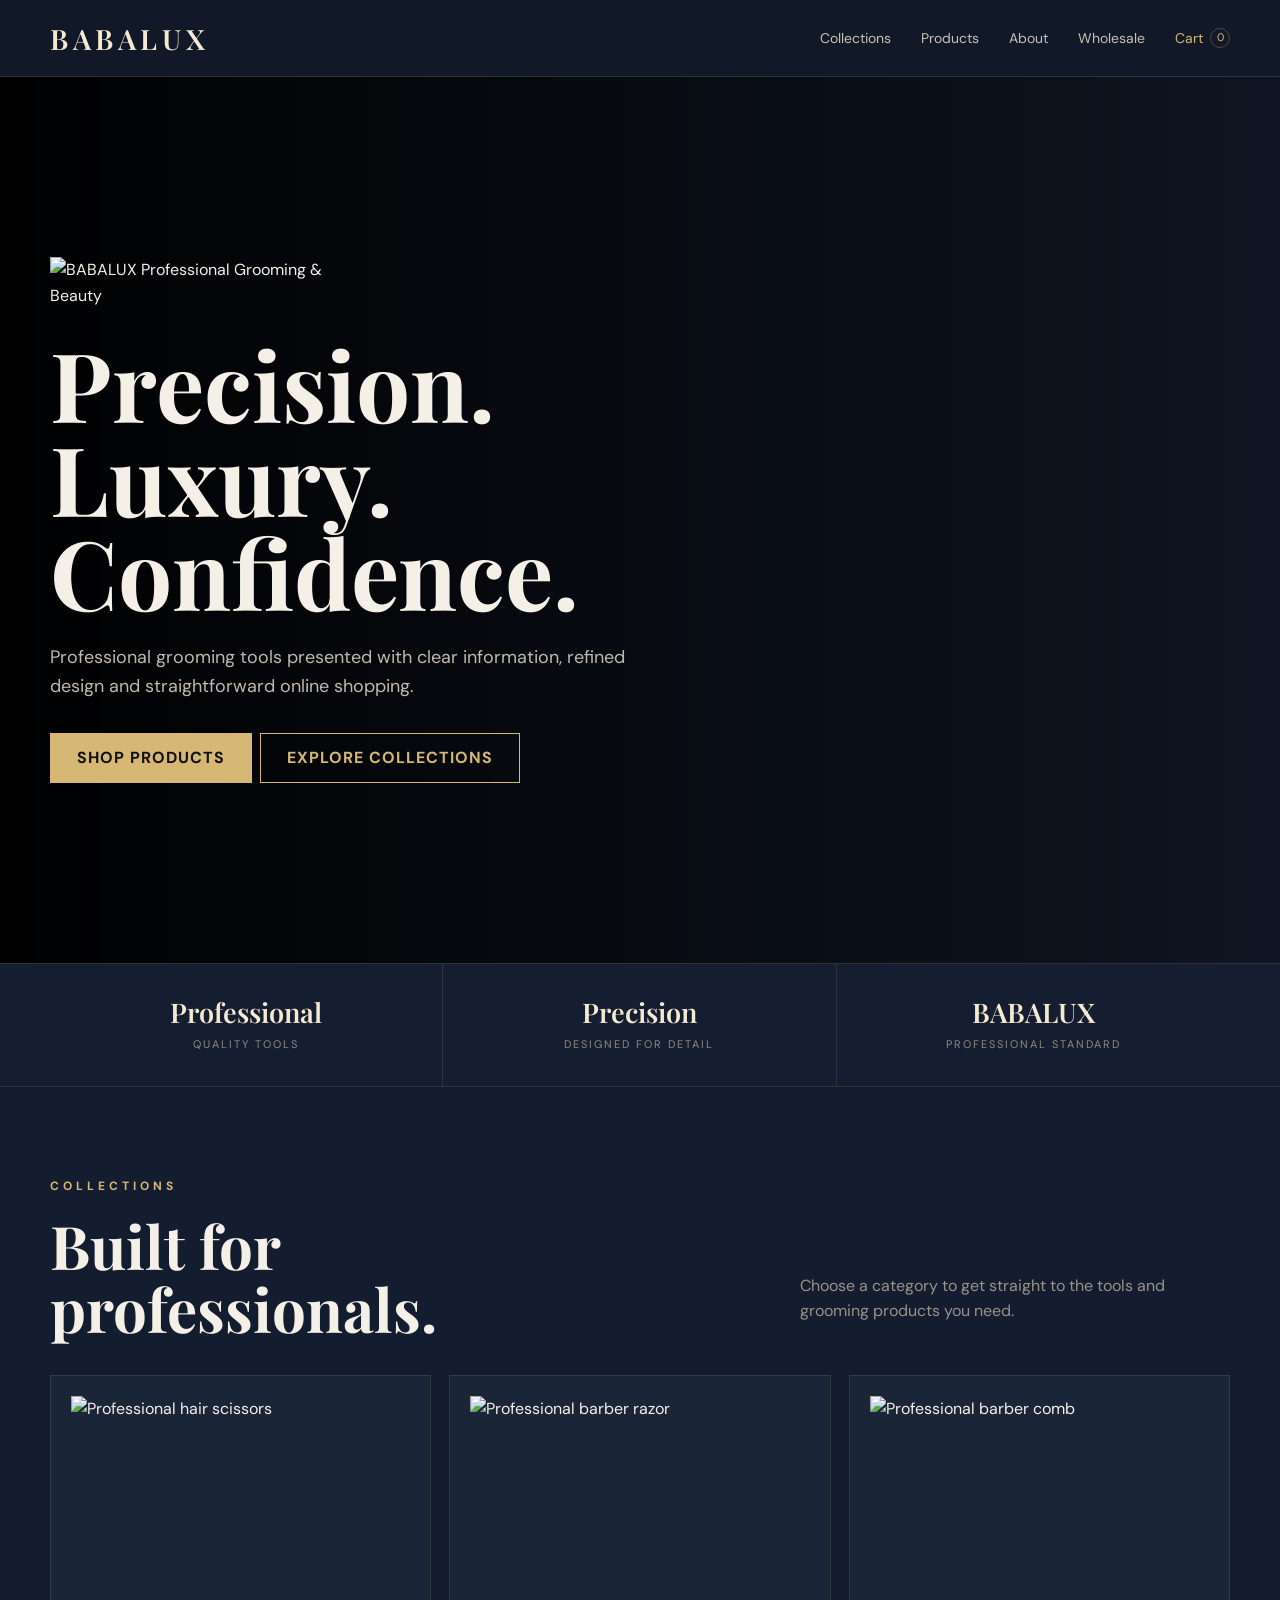
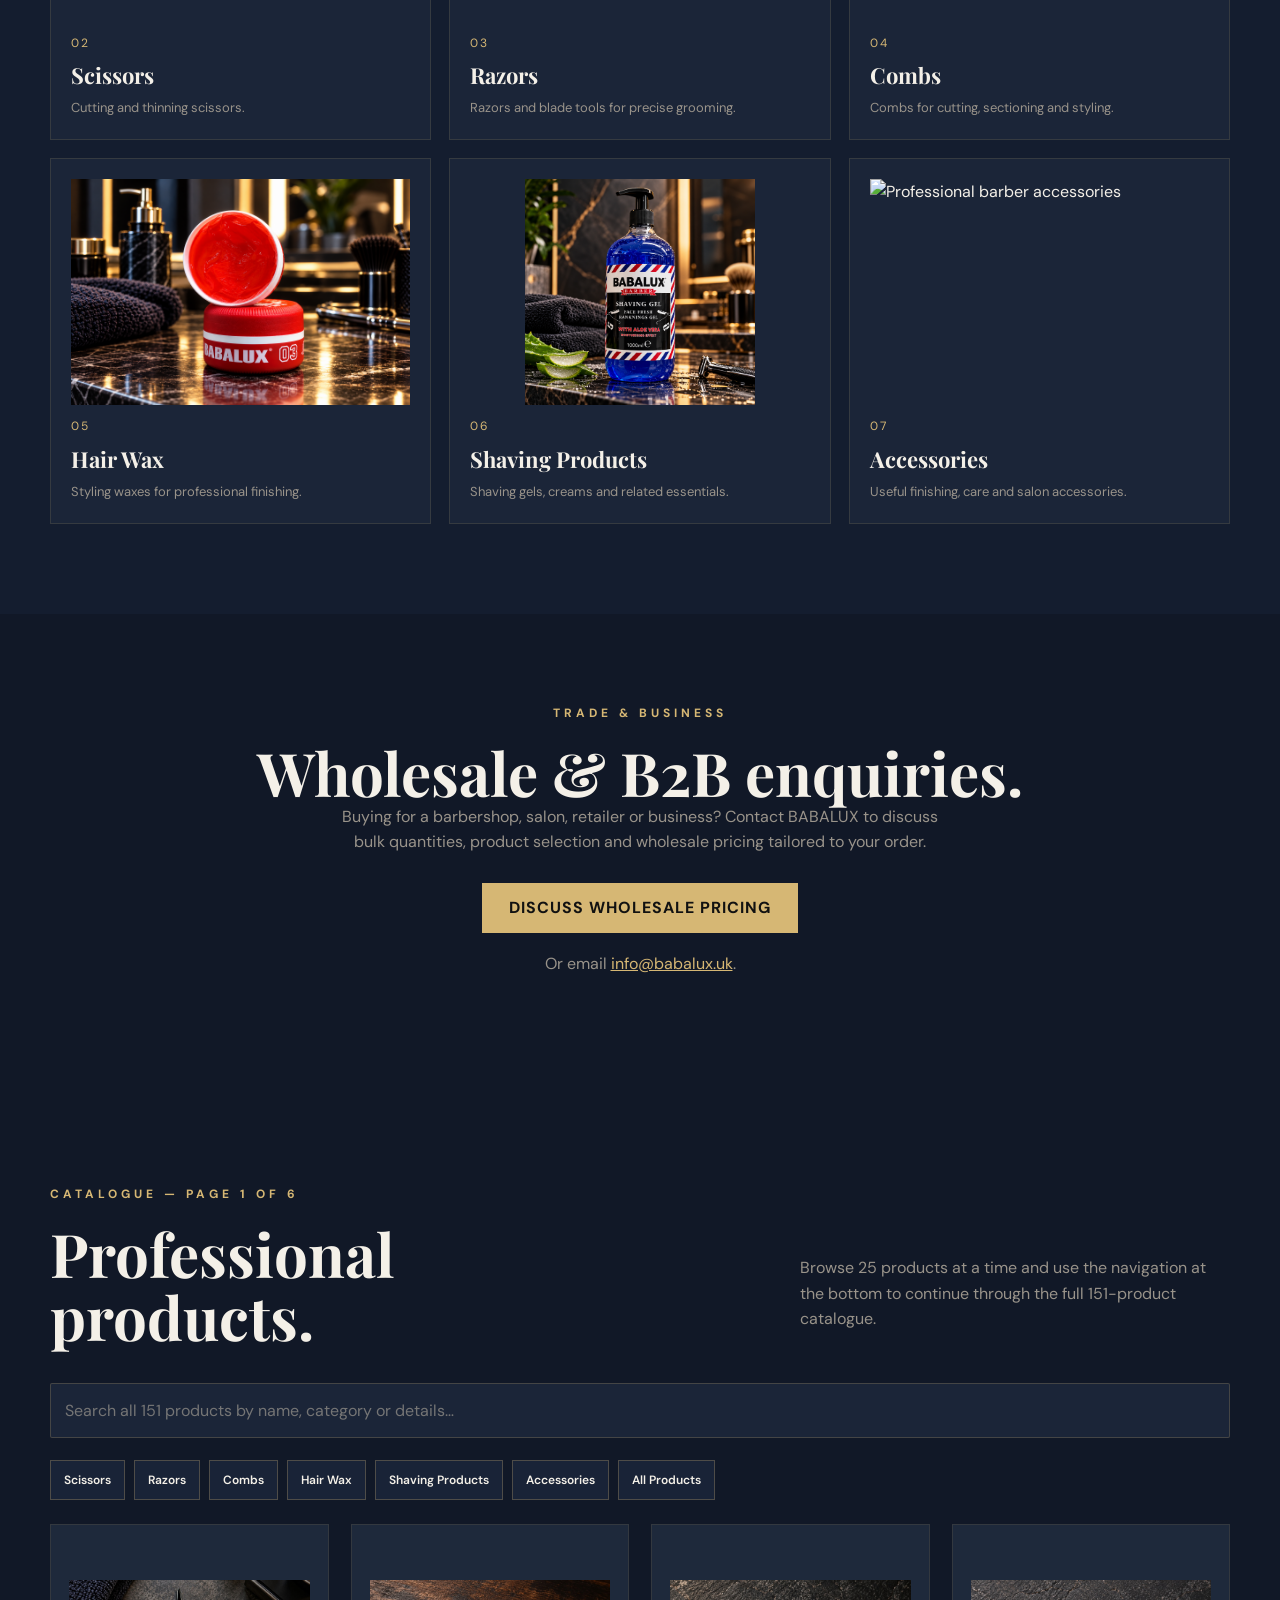
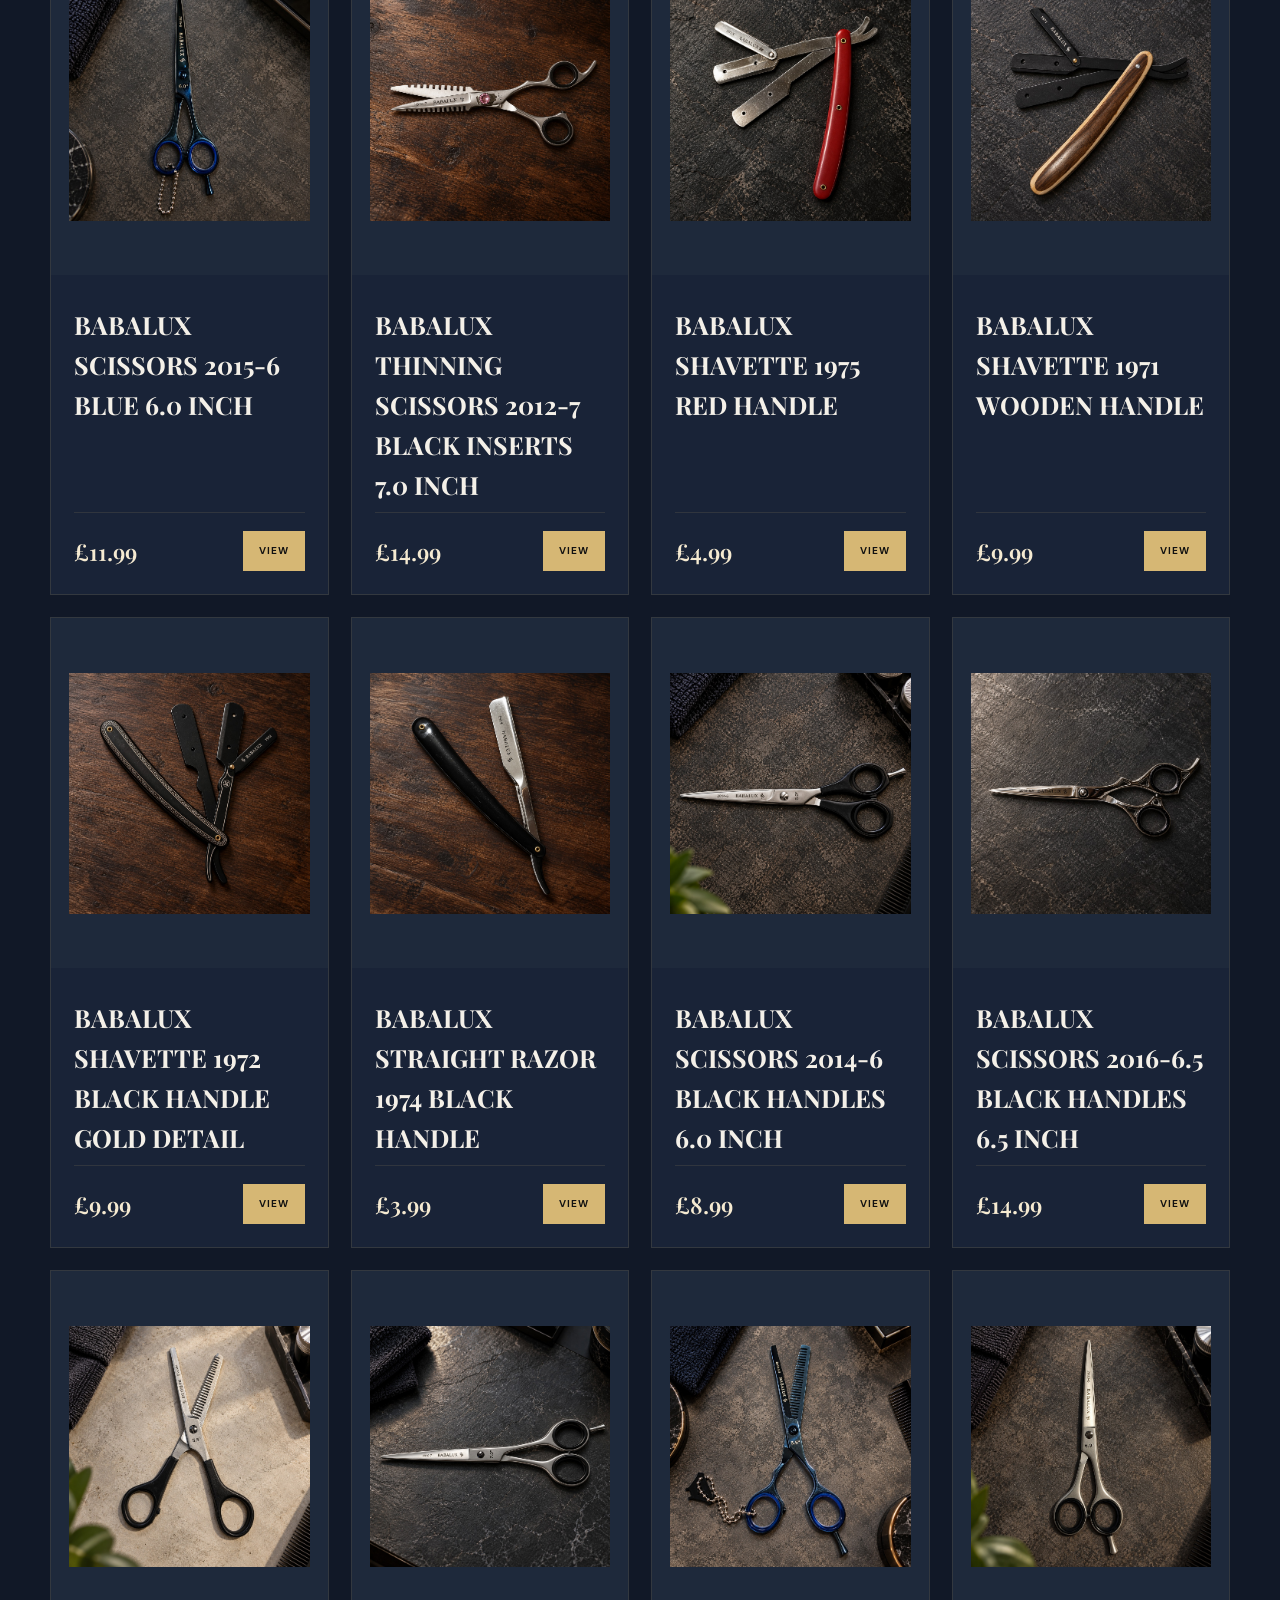
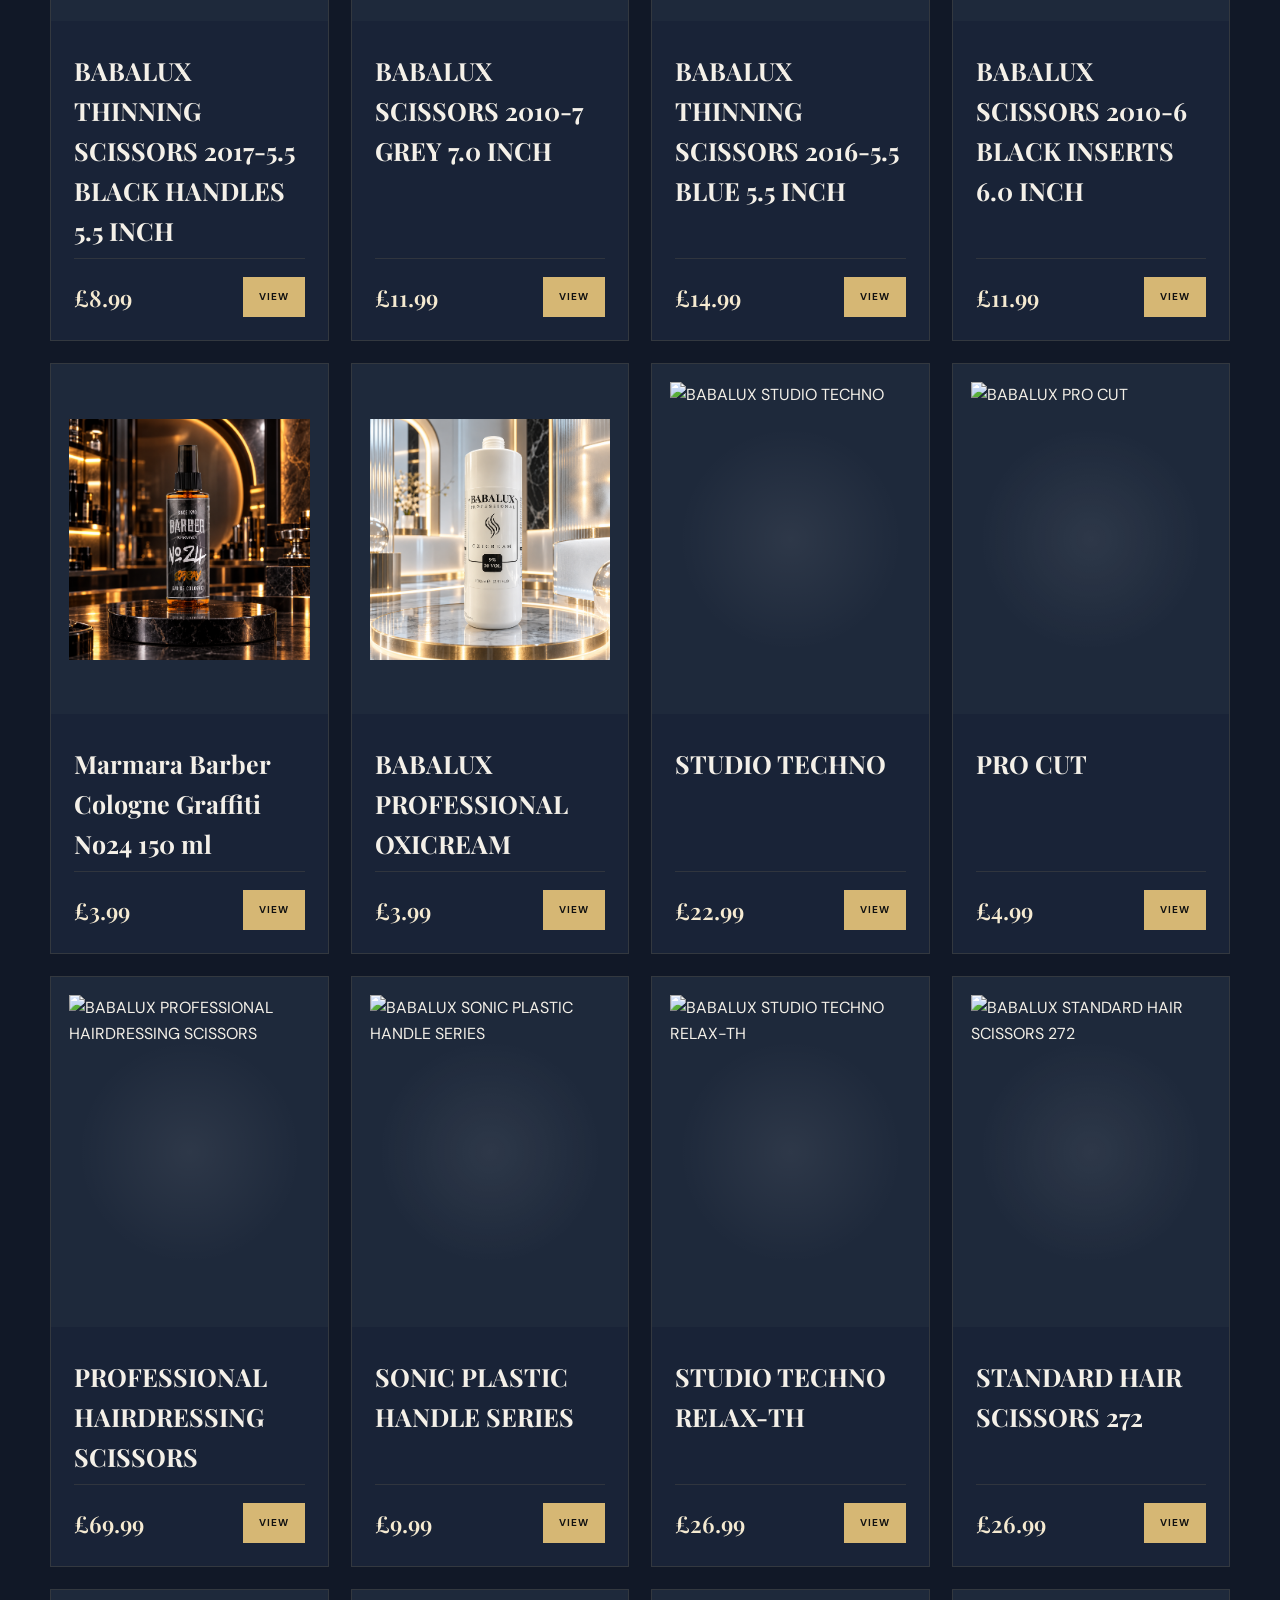
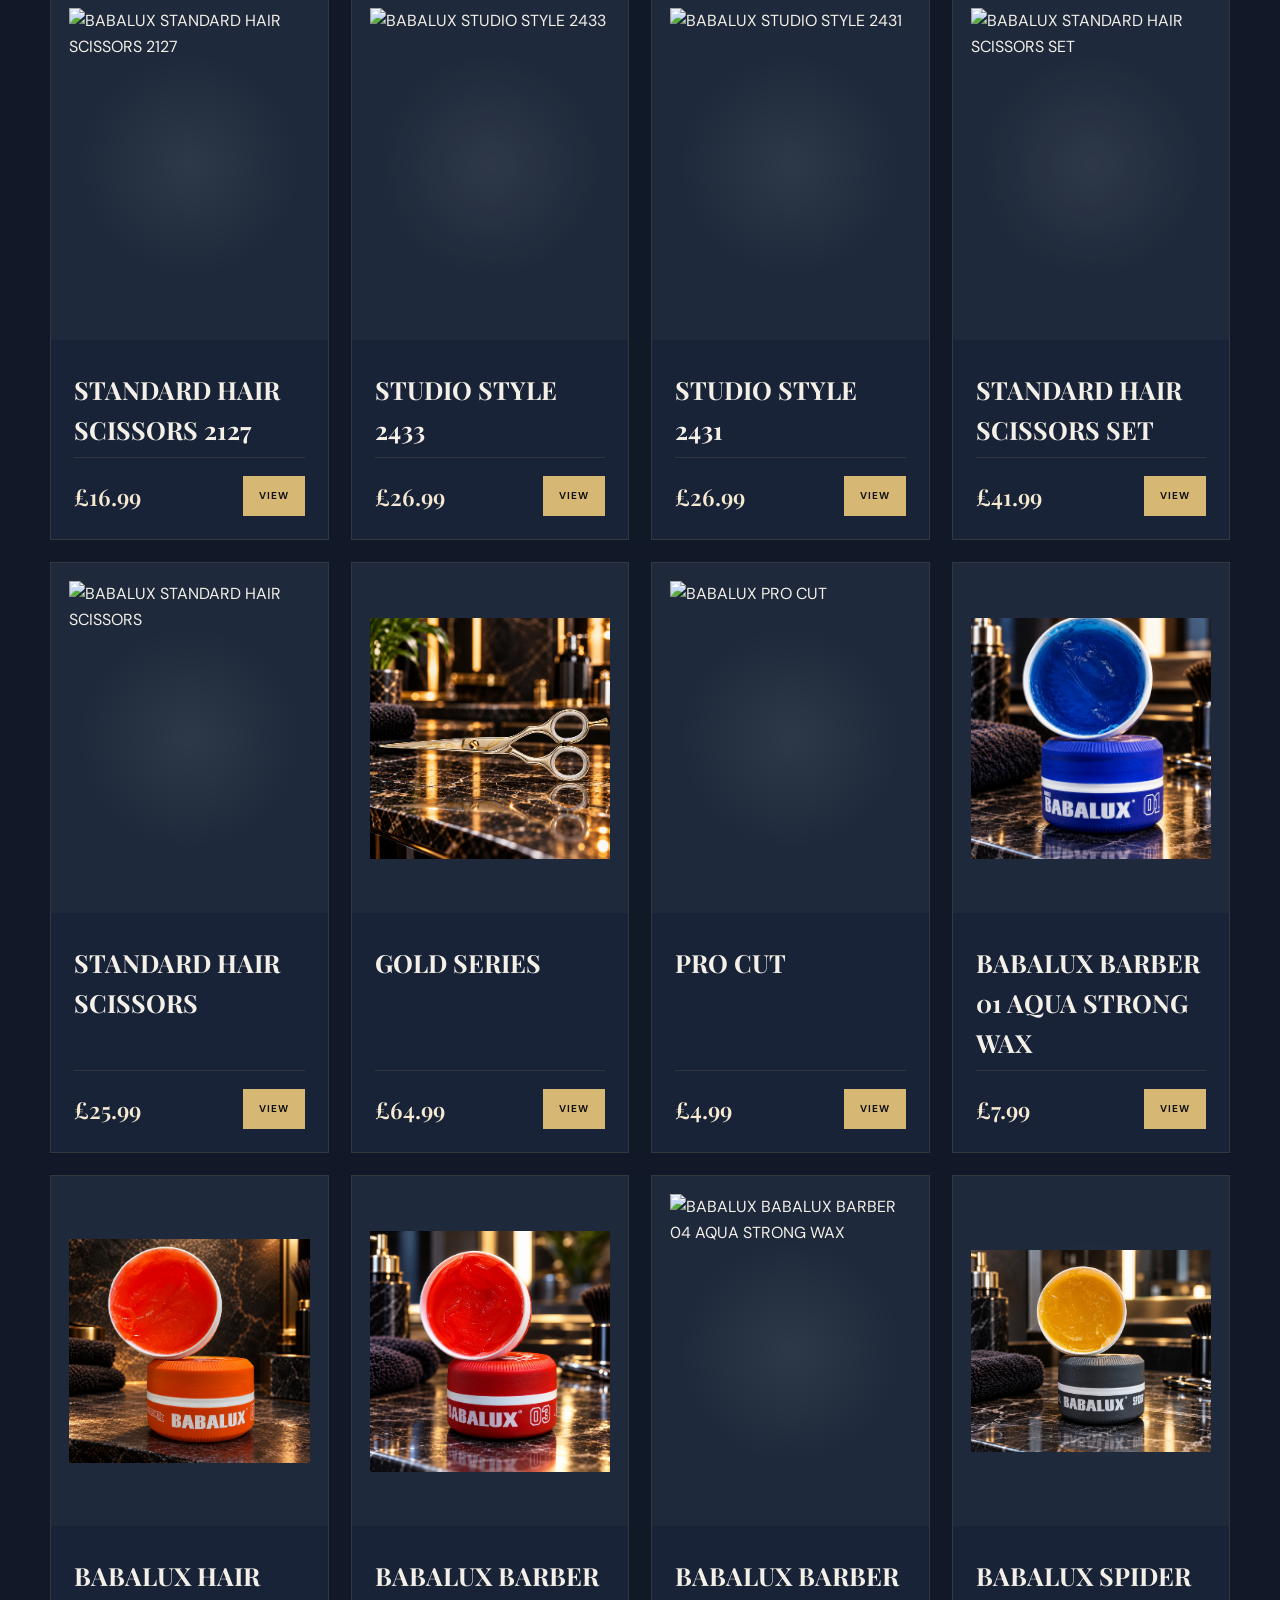
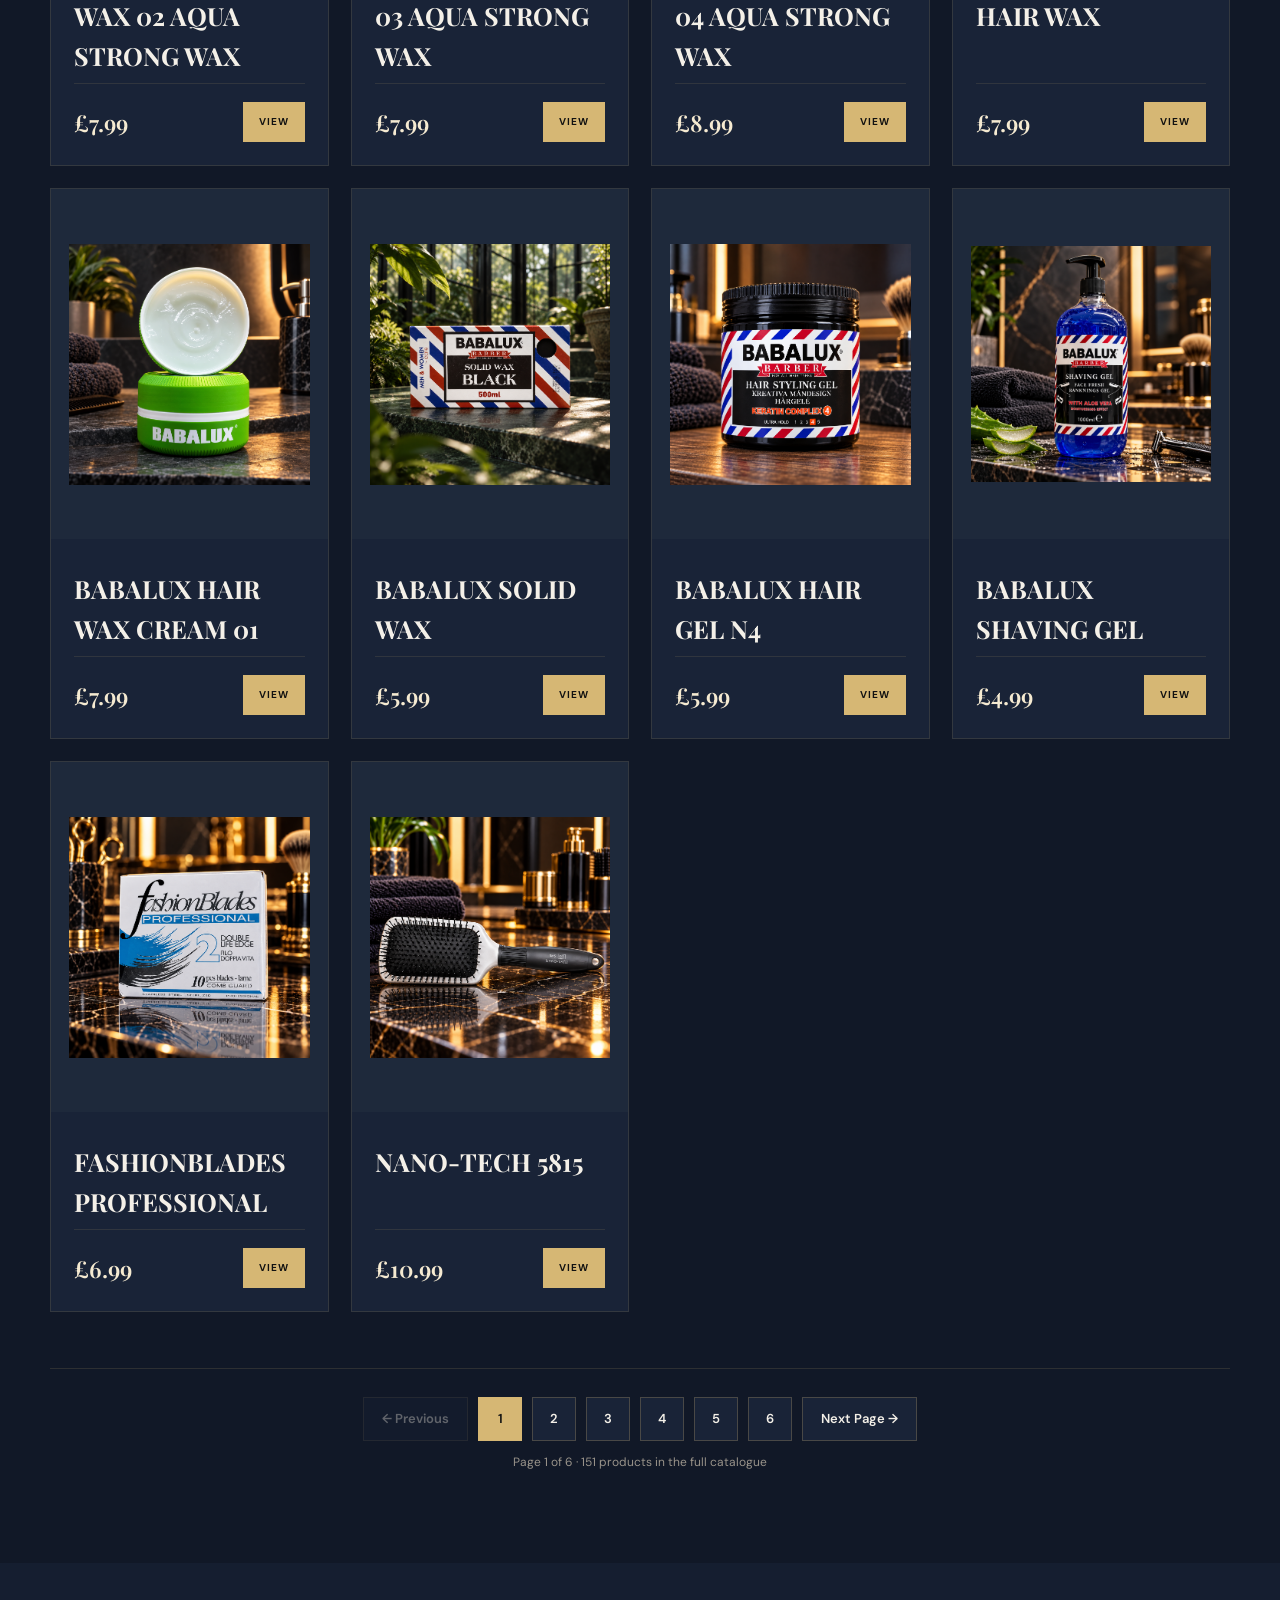
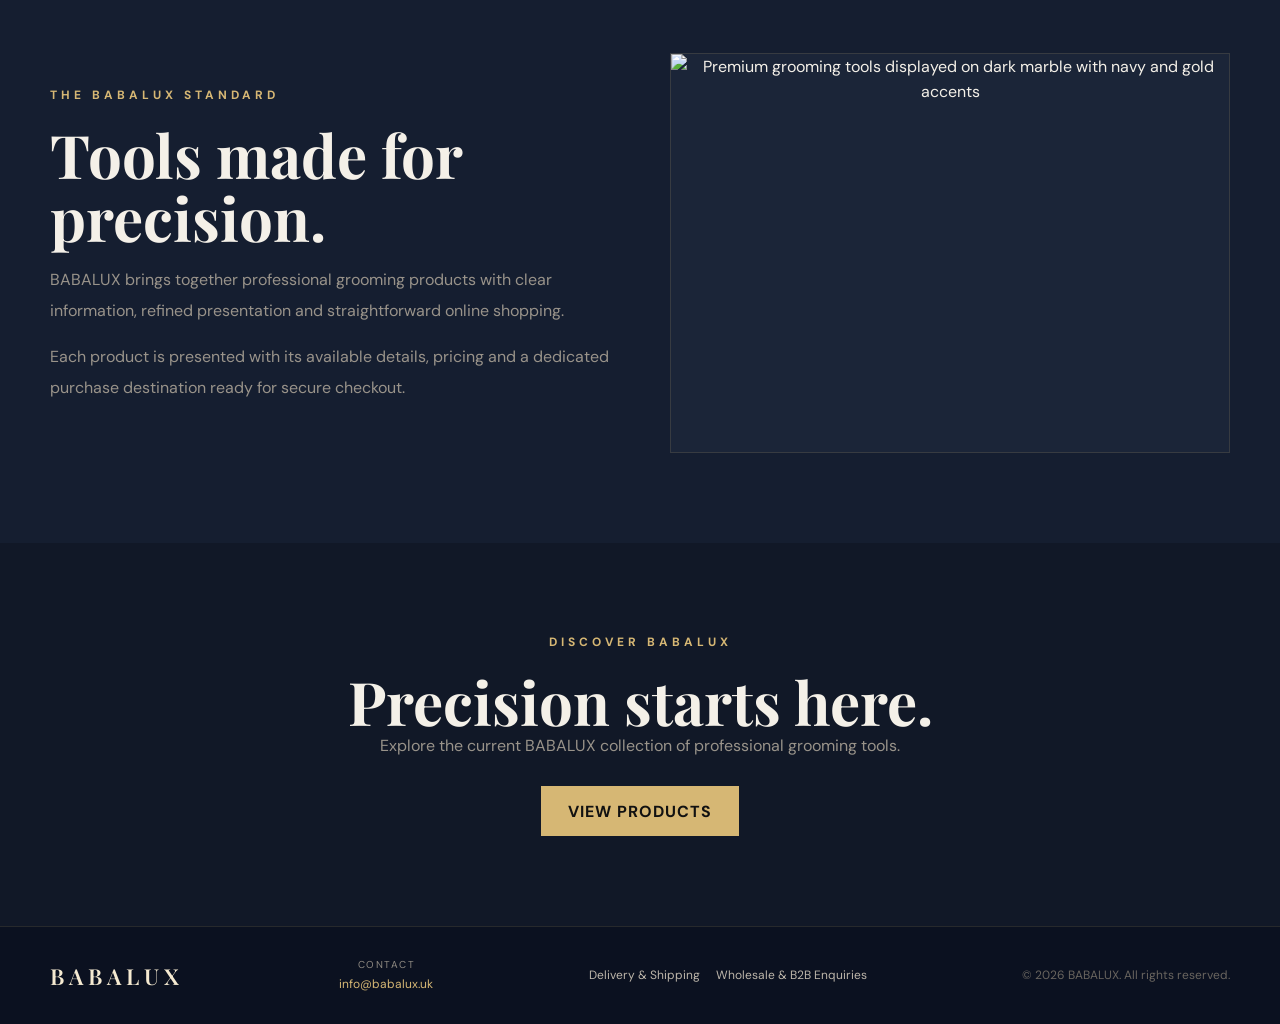
==== index.html @ 94f8cfd5 "Update catalogue count for IHA A037 listing" ====
<!-- Marmara No24 deployment refresh 2026-10-06 -->

<!doctype html>
<html lang="en">
<head>
<meta charset="utf-8">
<meta name="viewport" content="width=device-width,initial-scale=1">
<title>BABALUX | Professional Grooming & Beauty</title>
<meta name="description" content="BABALUX professional grooming and beauty products.">
<link rel="preconnect" href="https://fonts.googleapis.com">
<link rel="preconnect" href="https://fonts.gstatic.com" crossorigin>
<link href="https://fonts.googleapis.com/css2?family=DM+Sans:wght@400;500;600;700&family=Playfair+Display:wght@500;600;700&display=swap" rel="stylesheet">
<style>
*{box-sizing:border-box}html{scroll-behavior:smooth}body{margin:0;background:#111827;color:#f4f0e8;font-family:"DM Sans",Arial,sans-serif;line-height:1.6}a{color:inherit;text-decoration:none}img{display:block;max-width:100%}.container{width:min(1180px,calc(100% - 40px));margin:auto}
header{position:sticky;top:0;z-index:10;background:#111827!important;backdrop-filter:blur(14px);border-bottom:1px solid rgba(214,183,116,.16)}.nav{min-height:76px;display:flex;align-items:center;justify-content:space-between}.logo,.footer-logo{font:600 28px "Playfair Display",Georgia,serif;letter-spacing:5px;color:#f5ead1}.nav-links{display:flex;gap:30px;list-style:none;color:#c8c1b5;font-size:14px}.nav-links a:hover{color:#d6b774}
.hero{min-height:680px;display:flex;align-items:center;background:linear-gradient(90deg,rgba(0,0,0,.96),rgba(0,0,0,.55) 50%,rgba(0,0,0,.15)),url("babalux-hero-clean-background.png") center/cover no-repeat}.hero-content{padding:90px 0;max-width:760px}.hero-brand img{width:300px;margin-bottom:28px}.eyebrow{color:#d6b774;text-transform:uppercase;letter-spacing:4px;font-size:12px;font-weight:700;margin-bottom:18px}h1,h2,h3{font-family:"Playfair Display",Georgia,serif}h1{font-size:clamp(52px,8vw,96px);line-height:.98;margin:0 0 25px}.hero p{max-width:600px;color:#c0b9ae;font-size:18px;margin:0 0 32px}.button,.buy-button{display:inline-flex;align-items:center;justify-content:center;border:1px solid #d6b774;background:#d6b774;color:#111;font-weight:700;text-transform:uppercase;letter-spacing:1px;cursor:pointer}.button{min-height:50px;padding:0 26px}.button-outline{background:transparent;color:#d6b774;margin-left:8px}
section{padding:90px 0}.stats{padding:0;background:#151E30;border-block:1px solid rgba(214,183,116,.14)}.stats-grid{display:grid;grid-template-columns:repeat(3,1fr)}.stat{padding:30px;text-align:center;border-right:1px solid rgba(214,183,116,.14)}.stat:last-child{border:0}.stat strong{display:block;font:600 27px "Playfair Display",Georgia,serif;color:#f5ead1}.stat span{font-size:11px;text-transform:uppercase;letter-spacing:2px;color:#8f8a82}
.section-heading{display:flex;justify-content:space-between;align-items:end;gap:30px;margin-bottom:35px}h2{font-size:clamp(38px,5vw,60px);line-height:1.05;margin:0}.section-heading p{max-width:430px;color:#99938a}.collections{background:#141D2F}.collection-grid{display:grid;grid-template-columns:repeat(3,1fr);gap:18px}.collection-card{min-height:240px;padding:28px;border:1px solid rgba(214,183,116,.14);background:#1B2538;display:flex;flex-direction:column;justify-content:end}.collection-card img{height:150px;width:100%;object-fit:cover;margin-bottom:18px}.collection-card:hover{border-color:#d6b774;transform:translateY(-3px)}.collection-number{color:#d6b774;font-size:12px;letter-spacing:2px}.collection-card h3{font-size:28px;margin:5px 0}.collection-card p{color:#99938a;margin:0}
.products{background:#111827}.catalog-tools{display:flex;gap:12px;margin-bottom:28px}.catalog-search,.catalog-filter{background:#1B2538;color:#f4f0e8;border:1px solid rgba(214,183,116,.22);padding:14px;font:inherit}.catalog-search{flex:1;min-width:220px}.product-grid{display:grid;grid-template-columns:repeat(3,1fr);gap:22px}.product-card{background:#192337;border:1px solid rgba(214,183,116,.14);overflow:hidden}.product-image{height:350px;background:radial-gradient(circle,rgba(255,255,255,.07),transparent 50%),#1E293B;display:flex;align-items:center;justify-content:center}.product-image img{width:100%;height:100%;object-fit:contain;padding:18px}.product-link{display:flex;align-items:center;justify-content:center;color:inherit;text-decoration:none}.product-link:hover{background:rgba(214,183,116,.04)}.product-title-link{color:inherit;text-decoration:none}.product-title-link:hover{color:#d6b774}.image-placeholder{text-align:center;color:#6f6a63;padding:25px}.image-placeholder strong{display:block;color:#d6b774;text-transform:uppercase;letter-spacing:2px;font-size:11px;margin-bottom:8px}.product-info{padding:23px}.product-category{color:#d6b774;text-transform:uppercase;letter-spacing:2px;font-size:10px;font-weight:700}.product-info h3{font-size:25px;margin:7px 0}.product-description{color:#99938a;font-size:14px;min-height:48px}.product-meta{display:flex;flex-wrap:wrap;gap:7px;margin:18px 0}.meta-pill{border:1px solid rgba(214,183,116,.2);padding:6px 9px;color:#c8c1b5;font-size:10px}.product-bottom{display:flex;align-items:center;justify-content:space-between;gap:12px;border-top:1px solid rgba(214,183,116,.12);padding-top:18px}.price{font:600 23px "Playfair Display",Georgia,serif;color:#f5ead1}.buy-button{padding:11px 15px;font-size:10px}.no-results{grid-column:1/-1;text-align:center;padding:50px;color:#99938a}
.story{background:#151E30}.story-grid{display:grid;grid-template-columns:1fr 1fr;gap:60px;align-items:center}.story p{color:#99938a;font-size:16px;line-height:1.9}.story-box{min-height:400px;display:flex;align-items:center;justify-content:center;text-align:center;border:1px solid rgba(214,183,116,.15);background:#1B2538}.story-box strong{display:block;font:500 46px "Playfair Display",Georgia,serif;color:#f5ead1}.story-box span{color:#8f8a82;text-transform:uppercase;letter-spacing:3px;font-size:11px}.cta{text-align:center;background:#111827}.cta p{color:#99938a;max-width:600px;margin:0 auto 28px}footer{border-top:1px solid rgba(214,183,116,.14);padding:30px 0;background:#0B1120}.footer-inner{display:flex;justify-content:space-between;align-items:center}.footer-logo{font-size:22px}.copyright{color:#69655f;font-size:12px}
@media(max-width:900px){.product-grid{grid-template-columns:repeat(2,1fr)}}@media(max-width:700px){.nav-links{gap:14px;font-size:12px}.stats-grid,.collection-grid,.product-grid,.story-grid{grid-template-columns:1fr}.section-heading{display:block}.section-heading p{margin-top:16px}.button{width:100%}.button-outline{margin:10px 0 0}.product-image{height:330px}.footer-inner{flex-direction:column;gap:10px}}

/* Mobile refinement */
@media (max-width: 700px) {
  html, body { width:100%; overflow-x:hidden; }
  .container { width:calc(100% - 28px); }
  header { position:sticky; top:0; }
  .nav { min-height:64px; gap:14px; }
  .logo,.footer-logo { letter-spacing:3px; }
  .logo { font-size:22px; }
  .nav-links { margin:0; padding:0; gap:14px; font-size:11px; white-space:nowrap; }
  .nav-links li { display:block; }
  .hero { min-height:560px; background-position:center; }
  .hero-content { padding:65px 0; }
  .hero-brand img { width:min(220px,72vw); margin-bottom:20px; }
  h1 { font-size:clamp(44px,14vw,62px); margin-bottom:18px; }
  .hero p { font-size:16px; line-height:1.65; margin-bottom:24px; }
  .button { min-height:48px; padding:0 20px; }
  .button-outline { margin:10px 0 0; }
  section { padding:58px 0; }
  .stats-grid { grid-template-columns:1fr; }
  .stat { padding:20px 12px; border-right:0; border-bottom:1px solid rgba(214,183,116,.14); }
  .stat:last-child { border-bottom:0; }
  .section-heading { margin-bottom:26px; }
  .section-heading p { margin-top:12px; font-size:14px; }
  .collection-grid { gap:14px; }
  .collection-card { min-height:210px; padding:22px; }
  .collection-card img { height:125px; }
  .collection-card h3 { font-size:24px; }
  .catalog-tools { flex-direction:column; gap:10px; }
  .catalog-search,.catalog-filter { width:100%; min-width:0; }
  .product-grid { grid-template-columns:1fr; gap:16px; }
  .product-image { height:300px; }
  .product-image img { padding:14px; }
  .product-info { padding:19px; }
  .product-info h3 { font-size:22px; }
  .product-description { min-height:auto; }
  .product-bottom { align-items:flex-end; }
  .buy-button { padding:10px 14px; }
  .story-grid { gap:30px; }
  .story-box { min-height:260px; }
  .story-box strong { font-size:38px; }
  .cta .button { max-width:320px; }
  .footer-inner { flex-direction:column; gap:8px; text-align:center; }
}
@media (max-width: 430px) {
  .nav-links { gap:10px; font-size:10px; }
  .logo { font-size:20px; }
  .hero { min-height:520px; }
  .hero-content { padding:55px 0; }
  .eyebrow { letter-spacing:3px; font-size:10px; }
  .product-image { height:270px; }
  .product-bottom { flex-direction:column; align-items:stretch; }
  .buy-button { width:100%; }
  .price { font-size:21px; }
}


/* Two-product rows on mobile */
@media (max-width: 700px) {
  .product-grid { grid-template-columns: repeat(2, minmax(0, 1fr)); gap: 12px; }
  .product-card { min-width: 0; }
  .product-image { height: 190px; }
  .product-image img { padding: 8px; }
  .product-info { padding: 12px; }
  .product-info h3 { font-size: 15px; line-height: 1.25; }
  .product-info p { font-size: 11px; line-height: 1.4; }
  .product-bottom { gap: 8px; }
  .price { font-size: 16px; }
  .buy-button { width:100%; padding: 9px 8px; font-size: 11px; }
}
@media (max-width: 390px) {
  .product-grid { gap: 10px; }
  .product-image { height: 165px; }
  .product-info { padding: 10px; }
  .product-info h3 { font-size: 14px; }
  .product-info p { font-size: 10px; }
  .price { font-size: 15px; }
  .buy-button { font-size: 10px; }
}


/* Collection images: show the complete image without cropping */
.collection-card img { object-fit: contain; object-position: center; }


/* Collection image sizing: fill the card width without cropping */
.collection-card img {
  width: 100%;
  height: auto !important;
  max-height: none;
  object-fit: contain !important;
  object-position: center;
  display: block;
  aspect-ratio: auto !important;
}


/* Collection image frames: same visible slot, no cropping */
.collection-image-frame {
  width: 100%;
  aspect-ratio: 1.5 / 1;
  margin-bottom: 18px;
  display: flex;
  align-items: center;
  justify-content: center;
  overflow: hidden;
}
.collection-image-frame img {
  width: 100%;
  height: 100% !important;
  object-fit: contain !important;
  object-position: center;
  display: block;
  margin: 0 !important;
}


/* Mobile product-card alignment */
@media (max-width:700px) {
  .product-card .product-description {
    display:none;
  }
}

/* BABALUX paginated homepage catalogue */
.homepage-product-grid{grid-template-columns:repeat(4,minmax(0,1fr))}
.catalog-pagination{display:flex;align-items:center;justify-content:center;gap:10px;flex-wrap:wrap;margin:56px 0 0;padding:28px 0 0;border-top:1px solid rgba(214,183,116,.14)}
.catalog-page-arrow,.catalog-page-number{display:inline-flex;align-items:center;justify-content:center;min-height:44px;border:1px solid rgba(214,183,116,.25);background:#192337;color:#f4f0e8;text-decoration:none;font-size:13px;font-weight:600}
.catalog-page-arrow{padding:0 18px;gap:8px}.catalog-page-number{width:44px}.catalog-page-arrow:hover:not(.disabled),.catalog-page-number:hover:not(.active){border-color:#d6b774;color:#d6b774}.catalog-page-number.active{background:#d6b774;color:#111;border-color:#d6b774}.catalog-page-arrow.disabled{opacity:.35;pointer-events:none}.catalog-page-note{text-align:center;color:#99938a;font-size:12px;margin-top:12px}
@media(max-width:1100px){.homepage-product-grid{grid-template-columns:repeat(3,minmax(0,1fr))}}
@media(max-width:700px){.homepage-product-grid{grid-template-columns:repeat(2,minmax(0,1fr));gap:12px}.catalog-pagination{gap:6px;margin-top:40px;padding-top:22px}.catalog-page-arrow{flex:1;min-width:120px;padding:0 12px}.catalog-page-number{width:38px}}


/* Consistent product-card footer alignment across every homepage catalogue page */
.product-card{display:flex;flex-direction:column;min-width:0;height:100%}
.product-info{display:flex;flex-direction:column;flex:1;min-width:0}
.product-bottom{margin-top:auto}
.product-description{min-height:48px}
@media(max-width:700px){.product-description{min-height:0}}

/* BABALUX Standard image box: match the supplied 7:5 artwork */
.story-box{min-height:0;aspect-ratio:7 / 5;padding:0;overflow:hidden}
.story-box img{display:block;width:100%;height:100%;object-fit:cover}
@media(max-width:700px){.story-box{min-height:0;aspect-ratio:7 / 5}}

/* Compact listing cards: keep descriptions and product specs on the product detail page */
.product-card .product-category,
.product-card .product-description,
.product-card .product-meta {
  display: none !important;
}

 /* Footer navigation for delivery information */
 .footer-links{display:flex;align-items:center;justify-content:center;gap:16px;flex-wrap:wrap;font-size:12px;color:#bdb6aa}
 .footer-links a:hover{color:#d6b774}
 
/* Category shortcuts above homepage catalogue products */
.homepage-category-links{display:flex;flex-wrap:wrap;gap:9px;margin:0 0 24px;padding:0}
.homepage-category-links a{display:inline-flex;align-items:center;justify-content:center;min-height:40px;padding:8px 13px;border:1px solid rgba(214,183,116,.28);background:#192337;color:#f4f0e8;font-size:12px;font-weight:600;transition:background .15s,border-color .15s,color .15s}
.homepage-category-links a:hover,.homepage-category-links a:focus-visible{background:#d6b774;border-color:#d6b774;color:#111;outline-offset:3px}
@media(max-width:700px){.homepage-category-links{gap:7px;margin-bottom:18px}.homepage-category-links a{flex:1 1 calc(33.333% - 7px);padding:8px 6px;font-size:11px;text-align:center}}

/* Restore homepage product search */
.homepage-search-tools{margin:0 0 22px}
.homepage-search-tools .catalog-search{display:block;width:100%;min-height:50px;border-radius:2px;outline-offset:3px}
.catalog-search-status{color:#c8c1b5;font-size:13px;margin:-8px 0 22px}

 /* Cart navigation badge */
 .nav-cart-link{display:inline-flex;align-items:center;gap:7px;color:#d6b774!important;white-space:nowrap}
 .cart-count{display:inline-flex;align-items:center;justify-content:center;min-width:20px;height:20px;border:1px solid rgba(214,183,116,.3);border-radius:50%;font-size:11px;padding:0 5px;color:#d6b774}
 
/* Category cards: compact, easy-to-scan category navigation */
.category-grid{grid-template-columns:repeat(3,minmax(0,1fr))}
.category-grid .collection-card{min-width:0;min-height:0;padding:20px}
.category-grid .collection-image-frame{aspect-ratio:3 / 2;margin-bottom:12px}
.category-grid .collection-card h3{font-size:22px}
.category-grid .collection-card p{font-size:13px}
@media(max-width:700px){.category-grid{grid-template-columns:repeat(2,minmax(0,1fr));gap:12px}.category-grid .collection-card{padding:12px}.category-grid .collection-image-frame{aspect-ratio:1 / 1;margin-bottom:8px}.category-grid .collection-card h3{font-size:17px}.category-grid .collection-card p{font-size:11px;line-height:1.4}}
.footer-contact{display:flex;flex-direction:column;gap:2px;color:#bdb6aa;font-size:12px;text-align:center}.footer-contact span{color:#8f8a82;text-transform:uppercase;letter-spacing:1.5px;font-size:10px}.footer-contact a{color:#d6b774}.footer-contact a:hover{text-decoration:underline}@media(max-width:700px){.footer-contact{order:2}}\n</style>
</head>
<body>
<header><div class="container nav"><a class="logo" href="#">BABALUX</a><ul class="nav-links"><li><a href="#collections">Collections</a></li><li><a href="index.html#products">Products</a></li><li><a href="#story">About</a></li><li><a href="wholesale.html">Wholesale</a></li><li><a class="nav-cart-link" href="cart.html">Cart <span class="cart-count" data-cart-count>0</span></a></li></ul>
</div></header>
<main>
<section class="hero"><div class="container"><div class="hero-content"><div class="hero-brand"><img src="babalux-brand-logo.png" alt="BABALUX Professional Grooming & Beauty"></div><h1>Precision.<br>Luxury.<br>Confidence.</h1><p>Professional grooming tools presented with clear information, refined design and straightforward online shopping.</p><a class="button" href="index.html#products">Shop Products</a><a class="button button-outline" href="#collections">Explore Collections</a></div></div></section>
<section class="stats"><div class="container stats-grid"><div class="stat"><strong>Professional</strong><span>Quality Tools</span></div><div class="stat"><strong>Precision</strong><span>Designed for Detail</span></div><div class="stat"><strong>BABALUX</strong><span>Professional Standard</span></div></div></section>
<section class="collections" id="collections"><div class="container"><div class="section-heading"><div><div class="eyebrow">Collections</div><h2>Built for<br>professionals.</h2></div><p>Choose a category to get straight to the tools and grooming products you need.</p></div><div class="collection-grid category-grid">
<a class="collection-card" href="collection.html?type=scissors"><div class="collection-image-frame"><img src="hairscissorsimage.png" alt="Professional hair scissors" loading="lazy"></div><div class="collection-number">02</div><h3>Scissors</h3><p>Cutting and thinning scissors.</p></a>
<a class="collection-card" href="collection.html?type=razors"><div class="collection-image-frame"><img src="pro-cut-1.png" alt="Professional barber razor" loading="lazy"></div><div class="collection-number">03</div><h3>Razors</h3><p>Razors and blade tools for precise grooming.</p></a>
<a class="collection-card" href="collection.html?type=combs"><div class="collection-image-frame"><img src="Luxury Barbershop Comb Reflection.png" alt="Professional barber comb" loading="lazy"></div><div class="collection-number">04</div><h3>Combs</h3><p>Combs for cutting, sectioning and styling.</p></a>
<a class="collection-card" href="collection.html?type=wax"><div class="collection-image-frame"><img src="BABALUX Red Wax on Marble.png" alt="BABALUX hair wax" loading="lazy"></div><div class="collection-number">05</div><h3>Hair Wax</h3><p>Styling waxes for professional finishing.</p></a>
<a class="collection-card" href="collection.html?type=shaving"><div class="collection-image-frame"><img src="babalux-shaving-gel-1.png" alt="BABALUX shaving gel" loading="lazy"></div><div class="collection-number">06</div><h3>Shaving Products</h3><p>Shaving gels, creams and related essentials.</p></a>
<a class="collection-card" href="collection.html?type=accessories"><div class="collection-image-frame"><img src="kiepe-barber-apron-1(1).png" alt="Professional barber accessories" loading="lazy"></div><div class="collection-number">07</div><h3>Accessories</h3><p>Useful finishing, care and salon accessories.</p></a>
</div></div></section>
<section class="cta" id="wholesale-enquiries"><div class="container"><div class="eyebrow">Trade &amp; Business</div><h2>Wholesale &amp; B2B enquiries.</h2><p>Buying for a barbershop, salon, retailer or business? Contact BABALUX to discuss bulk quantities, product selection and wholesale pricing tailored to your order.</p><a class="button" href="wholesale.html">Discuss Wholesale Pricing</a><p style="margin-top:18px">Or email <a href="mailto:info@babalux.uk" style="color:#d6b774;text-decoration:underline">info@babalux.uk</a>.</p></div></section>
<section class="products" id="products">
  <div class="container">
    <div class="section-heading">
      <div>
        <div class="eyebrow">CATALOGUE — PAGE 1 OF 6</div>
        <h2>Professional<br>products.</h2>
      </div>
      <p>Browse 25 products at a time and use the navigation at the bottom to continue through the full 151-product catalogue.</p>
    </div>
    <div class="catalog-tools homepage-search-tools">
      <input
        class="catalog-search"
        id="homepage-product-search"
        type="search"
        placeholder="Search all 151 products by name, category or details…"
        aria-label="Search all BABALUX products"
        autocomplete="off"
      >
    </div>
    <nav class="homepage-category-links" aria-label="Browse product categories">
      
      <a href="collection.html?type=scissors">Scissors</a>
      <a href="collection.html?type=razors">Razors</a>
      <a href="collection.html?type=combs">Combs</a>
      <a href="collection.html?type=wax">Hair Wax</a>
      <a href="collection.html?type=shaving">Shaving Products</a>
      <a href="collection.html?type=accessories">Accessories</a>
      <a href="products-1.html">All Products</a>
    </nav>
    <p class="catalog-search-status" id="homepage-search-status" role="status" aria-live="polite" hidden></p>
    <div class="product-grid homepage-product-grid" id="product-grid">

<article class="product-card new-arrival-product">
  <a class="product-image product-link" href="product.html?id=babalux-scissors-2015-6-blue" aria-label="View BABALUX SCISSORS 2015-6 BLUE 6.0 INCH">
    <img src="babalux-hair-cutting-scissors-6-inch-blue(3).jpg" alt="BABALUX SCISSORS 2015-6 BLUE 6.0 INCH" loading="lazy">
  </a>
  <div class="product-info">
    <div class="product-category">Hair Scissors</div>
    <h3><a class="product-title-link" href="product.html?id=babalux-scissors-2015-6-blue">BABALUX SCISSORS 2015-6 BLUE 6.0 INCH</a></h3>
    <p class="product-description">BABALUX professional hair-cutting scissors, model 2015-6, with blue handles. Size 6.0 inches.</p>
    <div class="product-meta"><span class="meta-pill">2015-6</span><span class="meta-pill">6.0 inch</span><span class="meta-pill">Blue</span></div>
    <div class="product-bottom"><div class="price">£11.99</div><a class="buy-button" href="product.html?id=babalux-scissors-2015-6-blue">View</a></div>
  </div>
</article>
<article class="product-card new-arrival-product">
  <a class="product-image product-link" href="product.html?id=babalux-thinning-scissors-2012-7" aria-label="View BABALUX THINNING SCISSORS 2012-7 BLACK INSERTS 7.0 INCH">
    <img src="babalux-thinning-scissors-2012-7-7-inch-black-inserts(1).jpg" alt="BABALUX THINNING SCISSORS 2012-7 BLACK INSERTS 7.0 INCH" loading="lazy">
  </a>
  <div class="product-info">
    <div class="product-category">Thinning Scissors</div>
    <h3><a class="product-title-link" href="product.html?id=babalux-thinning-scissors-2012-7">BABALUX THINNING SCISSORS 2012-7 BLACK INSERTS 7.0 INCH</a></h3>
    <p class="product-description">BABALUX professional thinning scissors, model 2012-7, with silver blades, black finger inserts and pink pivot detail. Size 7.0 inches.</p>
    <div class="product-meta"><span class="meta-pill">2012-7</span><span class="meta-pill">7.0 inch</span><span class="meta-pill">Silver</span><span class="meta-pill">Black inserts</span></div>
    <div class="product-bottom"><div class="price">£14.99</div><a class="buy-button" href="product.html?id=babalux-thinning-scissors-2012-7">View</a></div>
  </div>
</article>
<article class="product-card new-arrival-product">
  <a class="product-image product-link" href="product.html?id=babalux-shavette-1975-red" aria-label="View BABALUX SHAVETTE 1975 RED HANDLE">
    <img src="babalux-shavette-1975-red-handle(1).jpg" alt="BABALUX SHAVETTE 1975 RED HANDLE" loading="lazy">
  </a>
  <div class="product-info">
    <div class="product-category">Razors</div>
    <h3><a class="product-title-link" href="product.html?id=babalux-shavette-1975-red">BABALUX SHAVETTE 1975 RED HANDLE</a></h3>
    <p class="product-description">BABALUX professional shavette razor, model 1975, with a red handle.</p>
    <div class="product-meta"><span class="meta-pill">1975</span><span class="meta-pill">Red handle</span><span class="meta-pill">Shavette</span></div>
    <div class="product-bottom"><div class="price">£4.99</div><a class="buy-button" href="product.html?id=babalux-shavette-1975-red">View</a></div>
  </div>
</article>
<article class="product-card new-arrival-product">
  <a class="product-image product-link" href="product.html?id=babalux-shavette-1971-wood" aria-label="View BABALUX SHAVETTE 1971 WOODEN HANDLE">
    <img src="babalux-shavette-1971-wooden-handle(1).jpg" alt="BABALUX SHAVETTE 1971 WOODEN HANDLE" loading="lazy">
  </a>
  <div class="product-info">
    <div class="product-category">Razors</div>
    <h3><a class="product-title-link" href="product.html?id=babalux-shavette-1971-wood">BABALUX SHAVETTE 1971 WOODEN HANDLE</a></h3>
    <p class="product-description">BABALUX professional shavette razor, model 1971, with a wooden-style handle.</p>
    <div class="product-meta"><span class="meta-pill">1971</span><span class="meta-pill">Wooden handle</span><span class="meta-pill">Shavette</span></div>
    <div class="product-bottom"><div class="price">£9.99</div><a class="buy-button" href="product.html?id=babalux-shavette-1971-wood">View</a></div>
  </div>
</article>
<article class="product-card new-arrival-product">
  <a class="product-image product-link" href="product.html?id=babalux-shavette-1972-black-gold" aria-label="View BABALUX SHAVETTE 1972 BLACK HANDLE GOLD DETAIL">
    <img src="babalux-shavette-1972-black-handle(1).jpg" alt="BABALUX SHAVETTE 1972 BLACK HANDLE GOLD DETAIL" loading="lazy">
  </a>
  <div class="product-info">
    <div class="product-category">Razors</div>
    <h3><a class="product-title-link" href="product.html?id=babalux-shavette-1972-black-gold">BABALUX SHAVETTE 1972 BLACK HANDLE GOLD DETAIL</a></h3>
    <p class="product-description">BABALUX professional shavette razor, model 1972, with a black handle and gold detailing.</p>
    <div class="product-meta"><span class="meta-pill">1972</span><span class="meta-pill">Black handle</span><span class="meta-pill">Gold detail</span><span class="meta-pill">Shavette</span></div>
    <div class="product-bottom"><div class="price">£9.99</div><a class="buy-button" href="product.html?id=babalux-shavette-1972-black-gold">View</a></div>
  </div>
</article>
<article class="product-card new-arrival-product">
  <a class="product-image product-link" href="product.html?id=babalux-straight-razor-1974-black" aria-label="View BABALUX STRAIGHT RAZOR 1974 BLACK HANDLE">
    <img src="babalux-straight-razor-1974-black-handle(1).jpg" alt="BABALUX STRAIGHT RAZOR 1974 BLACK HANDLE" loading="lazy">
  </a>
  <div class="product-info">
    <div class="product-category">Razors</div>
    <h3><a class="product-title-link" href="product.html?id=babalux-straight-razor-1974-black">BABALUX STRAIGHT RAZOR 1974 BLACK HANDLE</a></h3>
    <p class="product-description">BABALUX straight razor, model 1974, with a black handle.</p>
    <div class="product-meta"><span class="meta-pill">1974</span><span class="meta-pill">Black handle</span><span class="meta-pill">Straight razor</span></div>
    <div class="product-bottom"><div class="price">£3.99</div><a class="buy-button" href="product.html?id=babalux-straight-razor-1974-black">View</a></div>
  </div>
</article>
<article class="product-card new-arrival-product">
  <a class="product-image product-link" href="product.html?id=babalux-scissors-2014-6-black" aria-label="View BABALUX SCISSORS 2014-6 BLACK HANDLES 6.0 INCH">
    <img src="babalux-scissors-2014-6-6-inch-black-handles(2).jpg" alt="BABALUX SCISSORS 2014-6 BLACK HANDLES 6.0 INCH" loading="lazy">
  </a>
  <div class="product-info">
    <div class="product-category">Hair Scissors</div>
    <h3><a class="product-title-link" href="product.html?id=babalux-scissors-2014-6-black">BABALUX SCISSORS 2014-6 BLACK HANDLES 6.0 INCH</a></h3>
    <p class="product-description">BABALUX professional hair-cutting scissors, model 2014-6, with black handles. Size 6.0 inches.</p>
    <div class="product-meta"><span class="meta-pill">2014-6</span><span class="meta-pill">6.0 inch</span><span class="meta-pill">Black handles</span></div>
    <div class="product-bottom"><div class="price">£8.99</div><a class="buy-button" href="product.html?id=babalux-scissors-2014-6-black">View</a></div>
  </div>
</article>
<article class="product-card new-arrival-product">
  <a class="product-image product-link" href="product.html?id=babalux-scissors-2016-6-5-black" aria-label="View BABALUX SCISSORS 2016-6.5 BLACK HANDLES 6.5 INCH">
    <img src="babalux-scissors-2016-6-5-inch-black-handles(1).jpg" alt="BABALUX SCISSORS 2016-6.5 BLACK HANDLES 6.5 INCH" loading="lazy">
  </a>
  <div class="product-info">
    <div class="product-category">Hair Scissors</div>
    <h3><a class="product-title-link" href="product.html?id=babalux-scissors-2016-6-5-black">BABALUX SCISSORS 2016-6.5 BLACK HANDLES 6.5 INCH</a></h3>
    <p class="product-description">BABALUX professional hair-cutting scissors, model 2016-6.5, with black handles. Size 6.5 inches.</p>
    <div class="product-meta"><span class="meta-pill">2016-6.5</span><span class="meta-pill">6.5 inch</span><span class="meta-pill">Black handles</span></div>
    <div class="product-bottom"><div class="price">£14.99</div><a class="buy-button" href="product.html?id=babalux-scissors-2016-6-5-black">View</a></div>
  </div>
</article>
<article class="product-card new-arrival-product">
  <a class="product-image product-link" href="product.html?id=babalux-thinning-scissors-2017-5-5-black" aria-label="View BABALUX THINNING SCISSORS 2017-5.5 BLACK HANDLES 5.5 INCH">
    <img src="BABALUX Thinning Scissors Barber 5.5.jpg" alt="BABALUX THINNING SCISSORS 2017-5.5 BLACK HANDLES 5.5 INCH" loading="lazy">
  </a>
  <div class="product-info">
    <div class="product-category">Thinning Scissors</div>
    <h3><a class="product-title-link" href="product.html?id=babalux-thinning-scissors-2017-5-5-black">BABALUX THINNING SCISSORS 2017-5.5 BLACK HANDLES 5.5 INCH</a></h3>
    <p class="product-description">BABALUX professional thinning scissors, model 2017-5.5, with silver blades and black handles. Size 5.5 inches.</p>
    <div class="product-meta"><span class="meta-pill">2017-5.5</span><span class="meta-pill">5.5 inch</span><span class="meta-pill">Black handles</span></div>
    <div class="product-bottom"><div class="price">£8.99</div><a class="buy-button" href="product.html?id=babalux-thinning-scissors-2017-5-5-black">View</a></div>
  </div>
</article>
<article class="product-card new-arrival-product">
  <a class="product-image product-link" href="product.html?id=babalux-scissors-2010-7-grey" aria-label="View BABALUX SCISSORS 2010-7 GREY 7.0 INCH">
    <img src="Professional Scissors  grey 2010-7.jpg" alt="BABALUX SCISSORS 2010-7 GREY 7.0 INCH" loading="lazy">
  </a>
  <div class="product-info">
    <div class="product-category">Hair Scissors</div>
    <h3><a class="product-title-link" href="product.html?id=babalux-scissors-2010-7-grey">BABALUX SCISSORS 2010-7 GREY 7.0 INCH</a></h3>
    <p class="product-description">BABALUX professional hair-cutting scissors, model 2010-7, in a grey/silver finish. Size 7.0 inches.</p>
    <div class="product-meta"><span class="meta-pill">2010-7</span><span class="meta-pill">7.0 inch</span><span class="meta-pill">Grey</span></div>
    <div class="product-bottom"><div class="price">£11.99</div><a class="buy-button" href="product.html?id=babalux-scissors-2010-7-grey">View</a></div>
  </div>
</article>
<article class="product-card new-arrival-product">
  <a class="product-image product-link" href="product.html?id=babalux-thinning-scissors-2016-5-5-blue" aria-label="View BABALUX THINNING SCISSORS 2016-5.5 BLUE 5.5 INCH">
    <img src="babalux-thinning-scissors-5-5-blue.jpg" alt="BABALUX THINNING SCISSORS 2016-5.5 BLUE 5.5 INCH" loading="lazy">
  </a>
  <div class="product-info">
    <div class="product-category">Thinning Scissors</div>
    <h3><a class="product-title-link" href="product.html?id=babalux-thinning-scissors-2016-5-5-blue">BABALUX THINNING SCISSORS 2016-5.5 BLUE 5.5 INCH</a></h3>
    <p class="product-description">BABALUX professional thinning scissors, model 2016-5.5, with blue and black handles. Size 5.5 inches.</p>
    <div class="product-meta"><span class="meta-pill">2016-5.5</span><span class="meta-pill">5.5 inch</span><span class="meta-pill">Blue and black</span></div>
    <div class="product-bottom"><div class="price">£14.99</div><a class="buy-button" href="product.html?id=babalux-thinning-scissors-2016-5-5-blue">View</a></div>
  </div>
</article>
<article class="product-card new-arrival-product">
  <a class="product-image product-link" href="product.html?id=babalux-scissors-2010-6-black" aria-label="View BABALUX SCISSORS 2010-6 BLACK INSERTS 6.0 INCH">
    <img src="babalux-scissors-2010-6.jpg" alt="BABALUX SCISSORS 2010-6 BLACK INSERTS 6.0 INCH" loading="lazy">
  </a>
  <div class="product-info">
    <div class="product-category">Hair Scissors</div>
    <h3><a class="product-title-link" href="product.html?id=babalux-scissors-2010-6-black">BABALUX SCISSORS 2010-6 BLACK INSERTS 6.0 INCH</a></h3>
    <p class="product-description">BABALUX professional hair-cutting scissors, model 2010-6, with silver blades and black finger inserts. Size 6.0 inches.</p>
    <div class="product-meta"><span class="meta-pill">2010-6</span><span class="meta-pill">6.0 inch</span><span class="meta-pill">Black inserts</span></div>
    <div class="product-bottom"><div class="price">£11.99</div><a class="buy-button" href="product.html?id=babalux-scissors-2010-6-black">View</a></div>
  </div>
</article>
<article class="product-card">
  <a class="product-image product-link" href="product.html?id=marmara-barber-cologne-graffiti-no24-150ml" aria-label="View Marmara Barber Cologne Graffiti No24 150 ml">
    <img src="Barber Marmara No. 24 Amber Cologne Display.png" alt="BABALUX Marmara Barber Cologne Graffiti No24 150 ml" loading="lazy">
  </a>
  <div class="product-info">
    <div class="product-category">Cologne / Fragrance</div>
    <h3><a class="product-title-link" href="product.html?id=marmara-barber-cologne-graffiti-no24-150ml">Marmara Barber Cologne Graffiti No24 150 ml</a></h3>
    <p class="product-description">Marmara Barber Cologne Graffiti No24 150 ml. Eau de Cologne spray in a 150 ml bottle, presented as a professional barber fragrance.</p>
    <div class="product-meta"><span class="meta-pill">150 ml</span><span class="meta-pill">No. 24</span><span class="meta-pill">Eau de Cologne</span><span class="meta-pill">Marmara</span><span class="meta-pill">Barber Fragrance</span></div>
    <div class="product-bottom">
      <div class="price">£3.99</div>
      <a class="buy-button" href="product.html?id=marmara-barber-cologne-graffiti-no24-150ml">View</a>
    </div>
  </div>
</article>

<article class="product-card">
  <a class="product-image product-link" href="product.html?id=babalux-oxicream" aria-label="View BABALUX PROFESSIONAL OXICREAM">
    <img src="babalux-oxicream-9-percent-30-vol.png" alt="BABALUX BABALUX PROFESSIONAL OXICREAM" loading="lazy">
  </a>
  <div class="product-info">
    <div class="product-category">Hair Colour &amp; Bleaching</div>
    <h3><a class="product-title-link" href="product.html?id=babalux-oxicream">BABALUX PROFESSIONAL OXICREAM</a></h3>
    <p class="product-description">BABALUX Professional Oxicream cream developer available in four strengths: 3% (10 VOL), 6% (20 VOL), 9% (30 VOL) and 12% (40 VOL). 1000 ml bottle.</p>
    <div class="product-meta"><span class="meta-pill">3% (10 VOL)</span><span class="meta-pill">6% (20 VOL)</span><span class="meta-pill">9% (30 VOL)</span><span class="meta-pill">12% (40 VOL)</span></div>
    <div class="product-bottom">
      <div class="price">£3.99</div>
      <a class="buy-button" href="product.html?id=babalux-oxicream">View</a>
    </div>
  </div>
</article>

<article class="product-card">
  <a class="product-image product-link" href="product.html?id=studio-techno" aria-label="View STUDIO TECHNO">
    <img src="studio-techno-2.png" alt="BABALUX STUDIO TECHNO" loading="lazy">
  </a>
  <div class="product-info">
    <div class="product-category">Hair Scissors</div>
    <h3><a class="product-title-link" href="product.html?id=studio-techno">STUDIO TECHNO</a></h3>
    <p class="product-description">Wide and precise, they allow a precision work keeping softness in the cut sensation.</p>
    <div class="product-meta"><span class="meta-pill">5.5</span><span class="meta-pill">6.0</span></div>
    <div class="product-bottom">
      <div class="price">£22.99</div>
      <a class="buy-button" href="product.html?id=studio-techno">View</a>
    </div>
  </div>
</article>

<article class="product-card">
  <a class="product-image product-link" href="product.html?id=pro-cut" aria-label="View PRO CUT">
    <img src="pro-cut-2.png" alt="BABALUX PRO CUT" loading="lazy">
  </a>
  <div class="product-info">
    <div class="product-category">Razors</div>
    <h3><a class="product-title-link" href="product.html?id=pro-cut">PRO CUT</a></h3>
    <p class="product-description">Classic half-blade razor for beard and trimming.</p>
    <div class="product-meta"><span class="meta-pill">Half Blade</span></div>
    <div class="product-bottom">
      <div class="price">£4.99</div>
      <a class="buy-button" href="product.html?id=pro-cut">View</a>
    </div>
  </div>
</article>

<article class="product-card">
  <a class="product-image product-link" href="product.html?id=pet-scissors" aria-label="View PROFESSIONAL HAIRDRESSING SCISSORS">
    <img src="pet-scissors-product-image-1.png" alt="BABALUX PROFESSIONAL HAIRDRESSING SCISSORS" loading="lazy">
  </a>
  <div class="product-info">
    <div class="product-category">Hair Scissors</div>
    <h3><a class="product-title-link" href="product.html?id=pet-scissors">PROFESSIONAL HAIRDRESSING SCISSORS</a></h3>
    <p class="product-description"></p>
    <div class="product-meta"><span class="meta-pill">Professional Hairdressing Scissors</span></div>
    <div class="product-bottom">
      <div class="price">£69.99</div>
      <a class="buy-button" href="product.html?id=pet-scissors">View</a>
    </div>
  </div>
</article>

<article class="product-card">
  <a class="product-image product-link" href="product.html?id=sonic-plastic-handle" aria-label="View SONIC PLASTIC HANDLE SERIES">
    <img src="sonic-plastic-handle-series-1.png" alt="BABALUX SONIC PLASTIC HANDLE SERIES" loading="lazy">
  </a>
  <div class="product-info">
    <div class="product-category">Hair Scissors</div>
    <h3><a class="product-title-link" href="product.html?id=sonic-plastic-handle">SONIC PLASTIC HANDLE SERIES</a></h3>
    <p class="product-description">Model with ergonomic handle and lowered thumb ring for a correct working posture.</p>
    <div class="product-meta"><span class="meta-pill">5.5</span><span class="meta-pill">6.0</span></div>
    <div class="product-bottom">
      <div class="price">£9.99</div>
      <a class="buy-button" href="product.html?id=sonic-plastic-handle">View</a>
    </div>
  </div>
</article>

<article class="product-card">
  <a class="product-image product-link" href="product.html?id=studio-techno-relax-th" aria-label="View STUDIO TECHNO RELAX-TH">
    <img src="studio-techno-relax-th-1.png" alt="BABALUX STUDIO TECHNO RELAX-TH" loading="lazy">
  </a>
  <div class="product-info">
    <div class="product-category">Thinning Scissors</div>
    <h3><a class="product-title-link" href="product.html?id=studio-techno-relax-th">STUDIO TECHNO RELAX-TH</a></h3>
    <p class="product-description">Code 2231. 38-tooth thinning shears with a 40% cutting ratio.</p>
    <div class="product-meta"><span class="meta-pill">2231</span><span class="meta-pill">38 Teeth</span><span class="meta-pill">40%</span></div>
    <div class="product-bottom">
      <div class="price">£26.99</div>
      <a class="buy-button" href="product.html?id=studio-techno-relax-th">View</a>
    </div>
  </div>
</article>

<article class="product-card">
  <a class="product-image product-link" href="product.html?id=standard-272" aria-label="View STANDARD HAIR SCISSORS 272">
    <img src="https://www.babaluxpro.com/web/image/product.product/38/image_1024/STANDARD%20HAIR%20SCISSORS%20%286.5%29?unique=ac3d7d8&babalux=272correctimage20261025" alt="BABALUX STANDARD HAIR SCISSORS 272" loading="lazy">
  </a>
  <div class="product-info">
    <div class="product-category">Thinning Scissors</div>
    <h3><a class="product-title-link" href="product.html?id=standard-272">STANDARD HAIR SCISSORS 272</a></h3>
    <p class="product-description">Code 272. Thinning scissors with half blade and a 30% cutting ratio.</p>
    <div class="product-meta"><span class="meta-pill">272</span><span class="meta-pill">30%</span></div>
    <div class="product-bottom">
      <div class="price">£26.99</div>
      <a class="buy-button" href="product.html?id=standard-272">View</a>
    </div>
  </div>
</article>

<article class="product-card">
  <a class="product-image product-link" href="product.html?id=standard-2127" aria-label="View STANDARD HAIR SCISSORS 2127">
    <img src="standard-hair-scissors-2127.png" alt="BABALUX STANDARD HAIR SCISSORS 2127" loading="lazy">
  </a>
  <div class="product-info">
    <div class="product-category">Hair Scissors</div>
    <h3><a class="product-title-link" href="product.html?id=standard-2127">STANDARD HAIR SCISSORS 2127</a></h3>
    <p class="product-description">Scissors with a classical and multipurpose line for professional people and schools.</p>
    <div class="product-meta"><span class="meta-pill">2127</span><span class="meta-pill">6.0</span><span class="meta-pill">6.5</span></div>
    <div class="product-bottom">
      <div class="price">£16.99</div>
      <a class="buy-button" href="product.html?id=standard-2127">View</a>
    </div>
  </div>
</article>

<article class="product-card">
  <a class="product-image product-link" href="product.html?id=studio-style-2433" aria-label="View STUDIO STYLE 2433">
    <img src="studio-style-2433.png" alt="BABALUX STUDIO STYLE 2433" loading="lazy">
  </a>
  <div class="product-info">
    <div class="product-category">Hair Scissors</div>
    <h3><a class="product-title-link" href="product.html?id=studio-style-2433">STUDIO STYLE 2433</a></h3>
    <p class="product-description">Scissors with an innovative and functional line, ideal to thin and for cuts of high precision.</p>
    <div class="product-meta"><span class="meta-pill">2433</span></div>
    <div class="product-bottom">
      <div class="price">£26.99</div>
      <a class="buy-button" href="product.html?id=studio-style-2433">View</a>
    </div>
  </div>
</article>

<article class="product-card">
  <a class="product-image product-link" href="product.html?id=studio-style-2431" aria-label="View STUDIO STYLE 2431">
    <img src="studio-style-2431.png" alt="BABALUX STUDIO STYLE 2431" loading="lazy">
  </a>
  <div class="product-info">
    <div class="product-category">Thinning Scissors</div>
    <h3><a class="product-title-link" href="product.html?id=studio-style-2431">STUDIO STYLE 2431</a></h3>
    <p class="product-description">38-tooth thinning scissors with a 40% cutting ratio.</p>
    <div class="product-meta"><span class="meta-pill">2431</span><span class="meta-pill">38 Teeth</span><span class="meta-pill">40%</span></div>
    <div class="product-bottom">
      <div class="price">£26.99</div>
      <a class="buy-button" href="product.html?id=studio-style-2431">View</a>
    </div>
  </div>
</article>

<article class="product-card">
  <a class="product-image product-link" href="product.html?id=standard-set" aria-label="View STANDARD HAIR SCISSORS SET">
    <img src="standard-hair-scissors-set.png" alt="BABALUX STANDARD HAIR SCISSORS SET" loading="lazy">
  </a>
  <div class="product-info">
    <div class="product-category">Hair Scissors</div>
    <h3><a class="product-title-link" href="product.html?id=standard-set">STANDARD HAIR SCISSORS SET</a></h3>
    <p class="product-description">Unique article including one cutting piece and one thinning piece.</p>
    <div class="product-meta"><span class="meta-pill">Cutting Scissors</span><span class="meta-pill">Thinning Scissors</span></div>
    <div class="product-bottom">
      <div class="price">£41.99</div>
      <a class="buy-button" href="product.html?id=standard-set">View</a>
    </div>
  </div>
</article>

<article class="product-card">
  <a class="product-image product-link" href="product.html?id=standard-hair-scissors" aria-label="View STANDARD HAIR SCISSORS">
    <img src="standard-hair-scissors.png?v=2" alt="BABALUX STANDARD HAIR SCISSORS" loading="lazy">
  </a>
  <div class="product-info">
    <div class="product-category">Hair Scissors</div>
    <h3><a class="product-title-link" href="product.html?id=standard-hair-scissors">STANDARD HAIR SCISSORS</a></h3>
    <p class="product-description">Linear and tough scissors for a soft and precise cut.</p>
    <div class="product-meta"><span class="meta-pill">6.0</span><span class="meta-pill">6.5</span><span class="meta-pill">7.0</span></div>
    <div class="product-bottom">
      <div class="price">£25.99</div>
      <a class="buy-button" href="product.html?id=standard-hair-scissors">View</a>
    </div>
  </div>
</article>

<article class="product-card">
  <a class="product-image product-link" href="product.html?id=gold-series-2471" aria-label="View GOLD SERIES">
    <img src="gold-series-1.png" alt="BABALUX GOLD SERIES" loading="lazy">
  </a>
  <div class="product-info">
    <div class="product-category">Hair Scissors</div>
    <h3><a class="product-title-link" href="product.html?id=gold-series-2471">GOLD SERIES</a></h3>
    <p class="product-description">GOLD series, code 2471, size 5.5. The source product graphic identifies a convex blade and regular configuration.</p>
    <div class="product-meta"><span class="meta-pill">2471</span><span class="meta-pill">5.5</span><span class="meta-pill">Convex Blade</span><span class="meta-pill">Regular</span></div>
    <div class="product-bottom">
      <div class="price">£64.99</div>
      <a class="buy-button" href="product.html?id=gold-series-2471">View</a>
    </div>
  </div>
</article>

<article class="product-card">
  <a class="product-image product-link" href="product.html?id=pro-cut-comb" aria-label="View PRO CUT">
    <img src="pro-cut-thinning-comb.png" alt="BABALUX PRO CUT" loading="lazy">
  </a>
  <div class="product-info">
    <div class="product-category">Razors</div>
    <h3><a class="product-title-link" href="product.html?id=pro-cut-comb">PRO CUT</a></h3>
    <p class="product-description">Classic razor with half blade and thinning comb.</p>
    <div class="product-meta"><span class="meta-pill">Half Blade</span><span class="meta-pill">Thinning Comb</span></div>
    <div class="product-bottom">
      <div class="price">£4.99</div>
      <a class="buy-button" href="product.html?id=pro-cut-comb">View</a>
    </div>
  </div>
</article>

<article class="product-card">
  <a class="product-image product-link" href="product.html?id=babalux-hair-wax-01" aria-label="View BABALUX BARBER 01 AQUA STRONG WAX">
    <img src="babalux-barber-01-image-1.png" alt="BABALUX BABALUX BARBER 01 AQUA STRONG WAX" loading="lazy">
  </a>
  <div class="product-info">
    <div class="product-category">Hair Wax / Styling</div>
    <h3><a class="product-title-link" href="product.html?id=babalux-hair-wax-01">BABALUX BARBER 01 AQUA STRONG WAX</a></h3>
    <p class="product-description">BABALUX Hair Wax, Barber 01 Aqua Strong Wax.</p>
    <div class="product-meta"><span class="meta-pill">01</span></div>
    <div class="product-bottom">
      <div class="price">£7.99</div>
      <a class="buy-button" href="product.html?id=babalux-hair-wax-01">View</a>
    </div>
  </div>
</article>

<article class="product-card new-arrival-product">
  <a class="product-image product-link" href="product.html?id=babalux-hair-wax-02" aria-label="View BABALUX HAIR WAX 02 AQUA STRONG WAX">
    <img src="BABALUX HAIR WAX 02 image 1.jpg" alt="BABALUX HAIR WAX 02 AQUA STRONG WAX — image 1" loading="lazy">
  </a>
  <div class="product-info">
    <div class="product-category">Hair Wax / Styling</div>
    <h3><a class="product-title-link" href="product.html?id=babalux-hair-wax-02">BABALUX HAIR WAX 02 AQUA STRONG WAX</a></h3>
    <p class="product-description">BABALUX BARBER 02 Aqua Strong Wax. Orange hair wax in a branded jar.</p>
    <div class="product-meta"><span class="meta-pill">02</span><span class="meta-pill">Aqua Strong Wax</span><span class="meta-pill">Orange</span></div>
    <div class="product-bottom"><div class="price">£7.99</div><a class="buy-button" href="product.html?id=babalux-hair-wax-02">View</a></div>
  </div>
</article>

<article class="product-card">
  <a class="product-image product-link" href="product.html?id=babalux-hair-wax-03" aria-label="View BABALUX BARBER 03 AQUA STRONG WAX">
    <img src="babalux-hair-wax-03-1.png" alt="BABALUX BABALUX BARBER 03 AQUA STRONG WAX" loading="lazy">
  </a>
  <div class="product-info">
    <div class="product-category">Hair Wax / Styling</div>
    <h3><a class="product-title-link" href="product.html?id=babalux-hair-wax-03">BABALUX BARBER 03 AQUA STRONG WAX</a></h3>
    <p class="product-description">BABALUX Hair Wax, Barber 03 Aqua Strong Wax.</p>
    <div class="product-meta"><span class="meta-pill">03</span></div>
    <div class="product-bottom">
      <div class="price">£7.99</div>
      <a class="buy-button" href="product.html?id=babalux-hair-wax-03">View</a>
    </div>
  </div>
</article>

<article class="product-card">
  <a class="product-image product-link" href="product.html?id=babalux-hair-wax-04" aria-label="View BABALUX BARBER 04 AQUA STRONG WAX">
    <img src="babalux-hair-wax-04-1.png" alt="BABALUX BABALUX BARBER 04 AQUA STRONG WAX" loading="lazy">
  </a>
  <div class="product-info">
    <div class="product-category">Hair Wax / Styling</div>
    <h3><a class="product-title-link" href="product.html?id=babalux-hair-wax-04">BABALUX BARBER 04 AQUA STRONG WAX</a></h3>
    <p class="product-description">BABALUX BARBER 04 AQUA STRONG WAX.</p>
    <div class="product-meta"></div>
    <div class="product-bottom">
      <div class="price">£8.99</div>
      <a class="buy-button" href="product.html?id=babalux-hair-wax-04">View</a>
    </div>
  </div>
</article>

<article class="product-card">
  <a class="product-image product-link" href="product.html?id=babalux-spider-hair-wax" aria-label="View BABALUX SPIDER HAIR WAX">
    <img src="babalux-spider-hair-wax-1.png" alt="BABALUX BABALUX SPIDER HAIR WAX" loading="lazy">
  </a>
  <div class="product-info">
    <div class="product-category">Hair Wax / Styling</div>
    <h3><a class="product-title-link" href="product.html?id=babalux-spider-hair-wax">BABALUX SPIDER HAIR WAX</a></h3>
    <p class="product-description">BABALUX Spider Hair Wax.</p>
    <div class="product-meta"></div>
    <div class="product-bottom">
      <div class="price">£7.99</div>
      <a class="buy-button" href="product.html?id=babalux-spider-hair-wax">View</a>
    </div>
  </div>
</article>

<article class="product-card">
  <a class="product-image product-link" href="product.html?id=babalux-hair-wax-cream-01" aria-label="View BABALUX HAIR WAX CREAM 01">
    <img src="babaluxhairwax.cream01.png" alt="BABALUX BABALUX HAIR WAX CREAM 01" loading="lazy">
  </a>
  <div class="product-info">
    <div class="product-category">Hair Wax / Styling</div>
    <h3><a class="product-title-link" href="product.html?id=babalux-hair-wax-cream-01">BABALUX HAIR WAX CREAM 01</a></h3>
    <p class="product-description">BABALUX Hair Wax Cream 01.</p>
    <div class="product-meta"><span class="meta-pill">01</span></div>
    <div class="product-bottom">
      <div class="price">£7.99</div>
      <a class="buy-button" href="product.html?id=babalux-hair-wax-cream-01">View</a>
    </div>
  </div>
</article>

<article class="product-card">
  <a class="product-image product-link" href="product.html?id=babalux-solid-wax" aria-label="View BABALUX SOLID WAX">
    <img src="babalux-solid-wax-black-1.png" alt="BABALUX BABALUX SOLID WAX" loading="lazy">
  </a>
  <div class="product-info">
    <div class="product-category">Hair Wax / Styling</div>
    <h3><a class="product-title-link" href="product.html?id=babalux-solid-wax">BABALUX SOLID WAX</a></h3>
    <p class="product-description">BABALUX Solid Wax 500ml. Available in Black, Azulen and Natural.</p>
    <div class="product-meta"><span class="meta-pill">Black</span><span class="meta-pill">Azulen</span><span class="meta-pill">Natural</span><span class="meta-pill">500ml</span></div>
    <div class="product-bottom">
      <div class="price">£5.99</div>
      <a class="buy-button" href="product.html?id=babalux-solid-wax">View</a>
    </div>
  </div>
</article>

<article class="product-card">
  <a class="product-image product-link" href="product.html?id=babalux-hair-gel-n4" aria-label="View BABALUX HAIR GEL N4">
    <img src="babalux-hair-gel-n4-1.png" alt="BABALUX BABALUX HAIR GEL N4" loading="lazy">
  </a>
  <div class="product-info">
    <div class="product-category">Hair Gel / Styling</div>
    <h3><a class="product-title-link" href="product.html?id=babalux-hair-gel-n4">BABALUX HAIR GEL N4</a></h3>
    <p class="product-description">Hair styling gel. Keratin Complex 4. Ultra Hold.</p>
    <div class="product-meta"><span class="meta-pill">N4</span><span class="meta-pill">Keratin Complex 4</span><span class="meta-pill">Ultra Hold</span></div>
    <div class="product-bottom">
      <div class="price">£5.99</div>
      <a class="buy-button" href="product.html?id=babalux-hair-gel-n4">View</a>
    </div>
  </div>
</article>

<article class="product-card">
  <a class="product-image product-link" href="product.html?id=babalux-shaving-gel" aria-label="View BABALUX SHAVING GEL">
    <img src="babalux-shaving-gel-1.png?v=3" alt="BABALUX BABALUX SHAVING GEL" loading="lazy">
  </a>
  <div class="product-info">
    <div class="product-category">Shaving Gel</div>
    <h3><a class="product-title-link" href="product.html?id=babalux-shaving-gel">BABALUX SHAVING GEL</a></h3>
    <p class="product-description">A hydration shaving gel formulated with Aloe Vera. Apply to wet skin, massage gently, shave and rinse thoroughly with water. 1000ml.</p>
    <div class="product-meta"><span class="meta-pill">1000ml</span><span class="meta-pill">Aloe Vera</span><span class="meta-pill">Moisturising Effect</span></div>
    <div class="product-bottom">
      <div class="price">£4.99</div>
      <a class="buy-button" href="product.html?id=babalux-shaving-gel">View</a>
    </div>
  </div>
</article>

<article class="product-card">
  <a class="product-image product-link" href="product.html?id=fashionblades-professional" aria-label="View FASHIONBLADES PROFESSIONAL">
    <img src="fashionblades-professional-1.png.png" alt="BABALUX FASHIONBLADES PROFESSIONAL" loading="lazy">
  </a>
  <div class="product-info">
    <div class="product-category">Razor Blades</div>
    <h3><a class="product-title-link" href="product.html?id=fashionblades-professional">FASHIONBLADES PROFESSIONAL</a></h3>
    <p class="product-description">FashionBlades Professional double life edge blades with comb guard. The pack shown contains 10 stainless steel blades and is marked sterilized professional.</p>
    <div class="product-meta"><span class="meta-pill">10 Blades</span><span class="meta-pill">Double Life Edge</span><span class="meta-pill">Comb Guard</span><span class="meta-pill">Stainless Steel</span></div>
    <div class="product-bottom">
      <div class="price">£6.99</div>
      <a class="buy-button" href="product.html?id=fashionblades-professional">View</a>
    </div>
  </div>
</article>
<article class="product-card">
  <a class="product-image product-link" href="product.html?id=nano-tech-5815" aria-label="View NANO-TECH 5815">
    <img src="nano-tech-5815-1.png" alt="BABALUX NANO-TECH 5815" loading="lazy">
  </a>
  <div class="product-info">
    <div class="product-category">Hair Brushes</div>
    <h3><a class="product-title-link" href="product.html?id=nano-tech-5815">NANO-TECH 5815</a></h3>
    <p class="product-description">KIEPE NANO-TECH pneumatic paddle brush, code 5815, size 80 × 110 mm.</p>
    <div class="product-meta"><span class="meta-pill">KIEPE</span><span class="meta-pill">5815</span><span class="meta-pill">80 × 110 mm</span><span class="meta-pill">NANO-TECH</span></div>
    <div class="product-bottom">
      <div class="price">£10.99</div>
      <a class="buy-button" href="product.html?id=nano-tech-5815">View</a>
    </div>
  </div>
</article>
</div>
    
<nav class="catalog-pagination" aria-label="Product catalogue pages">
  <span class="catalog-page-arrow disabled" aria-disabled="true">← Previous</span>
  <span class="catalog-page-number active" aria-current="page">1</span>
  <a class="catalog-page-number" href="products-2.html">2</a>
  <a class="catalog-page-number" href="products-3.html">3</a>
  <a class="catalog-page-number" href="products-4.html">4</a>
  <a class="catalog-page-number" href="products-5.html">5</a>
  <a class="catalog-page-number" href="products-6.html">6</a>
  <a class="catalog-page-arrow" href="products-2.html">Next Page →</a>
</nav>
<div class="catalog-page-note">Page 1 of 6 · 151 products in the full catalogue</div>
  </div>
</section>
<section class="story" id="story"><div class="container story-grid"><div><div class="eyebrow">The BABALUX Standard</div><h2>Tools made for precision.</h2><p>BABALUX brings together professional grooming products with clear information, refined presentation and straightforward online shopping.</p><p>Each product is presented with its available details, pricing and a dedicated purchase destination ready for secure checkout.</p></div><div class="story-box"><img src="babalux-hero-box-7x5.png" alt="Premium grooming tools displayed on dark marble with navy and gold accents" loading="lazy"></div></div></section>
<section class="cta"><div class="container"><div class="eyebrow">Discover BABALUX</div><h2>Precision starts here.</h2><p>Explore the current BABALUX collection of professional grooming tools.</p><a class="button" href="index.html#products">View Products</a></div></section>
</main>
<footer><div class="container footer-inner"><div class="footer-logo">BABALUX</div><div class="footer-contact"><span>Contact</span> <a href="mailto:info@babalux.uk">info@babalux.uk</a></div><nav class="footer-links" aria-label="Footer links"><a href="shipping.html">Delivery &amp; Shipping</a><a href="wholesale.html">Wholesale &amp; B2B Enquiries</a></nav><div class="copyright">© 2026 BABALUX. All rights reserved.</div></div></footer>


<script src="cart.js?v=20261015variants"></script>
<script src="products-data.js?v=20261115ihaa037"></script>
<script>
(function () {
  const input = document.getElementById("homepage-product-search");
  const grid = document.getElementById("product-grid");
  const pagination = document.querySelector(".catalog-pagination");
  const pageNote = document.querySelector(".catalog-page-note");
  const status = document.getElementById("homepage-search-status");
  if (!input || !grid || !status) return;

  const defaultGrid = grid.innerHTML;
  const allProducts = Array.isArray(window.BABALUX_PRODUCTS) ? window.BABALUX_PRODUCTS : [];

  function escapeHtml(value) {
    return String(value ?? "").replace(/[&<>"']/g, function (ch) {
      return {"&":"&amp;","<":"&lt;",">":"&gt;",'"':"&quot;","'":"&#39;"}[ch];
    });
  }

  function productCard(p) {
    const id = String(p[0] ?? "");
    const title = String(p[1] ?? "");
    const image = String(p[4] ?? "");
    const imageMarkup = image
      ? '<img src="' + escapeHtml(encodeURI(image)) + '" alt="' + escapeHtml(title) + '" loading="lazy">'
      : '<div class="image-placeholder">Image coming soon</div>';
    const link = "product.html?id=" + encodeURIComponent(id);
    return '<article class="product-card">' +
      '<a class="product-image product-link" href="' + link + '" aria-label="View ' + escapeHtml(title) + '">' + imageMarkup + '</a>' +
      '<div class="product-info">' +
        '<div class="product-category">' + escapeHtml(p[2] ?? "") + '</div>' +
        '<h3><a class="product-title-link" href="' + link + '">' + escapeHtml(title) + '</a></h3>' +
        '<p class="product-description">' + escapeHtml(p[5] ?? "") + '</p>' +
        '<div class="product-meta">' + (Array.isArray(p[6]) ? p[6] : []).slice(0, 5).map(function (tag) { return '<span class="meta-pill">' + escapeHtml(tag) + '</span>'; }).join("") + '</div>' +
        '<div class="product-bottom"><div class="price">' + escapeHtml(p[3] ?? "") + '</div><a class="buy-button" href="' + link + '">View</a></div>' +
      '</div></article>';
  }

  input.addEventListener("input", function () {
    const query = input.value.trim().toLocaleLowerCase();
    if (!query) {
      grid.innerHTML = defaultGrid;
      if (pagination) pagination.hidden = false;
      if (pageNote) pageNote.hidden = false;
      status.hidden = true;
      status.textContent = "";
      return;
    }

    const matches = allProducts.filter(function (p) {
      return [p[0], p[1], p[2], p[5], ...(Array.isArray(p[6]) ? p[6] : [])]
        .join(" ")
        .toLocaleLowerCase()
        .includes(query);
    });

    grid.innerHTML = matches.length
      ? matches.map(productCard).join("")
      : '<p class="no-results">No products found. Try another search.</p>';
    if (pagination) pagination.hidden = true;
    if (pageNote) pageNote.hidden = true;
    status.hidden = false;
    status.textContent = matches.length
      ? matches.length + " product" + (matches.length === 1 ? "" : "s") + " found."
      : "No matching products.";
  });
})();
</script>

</body>
</html>
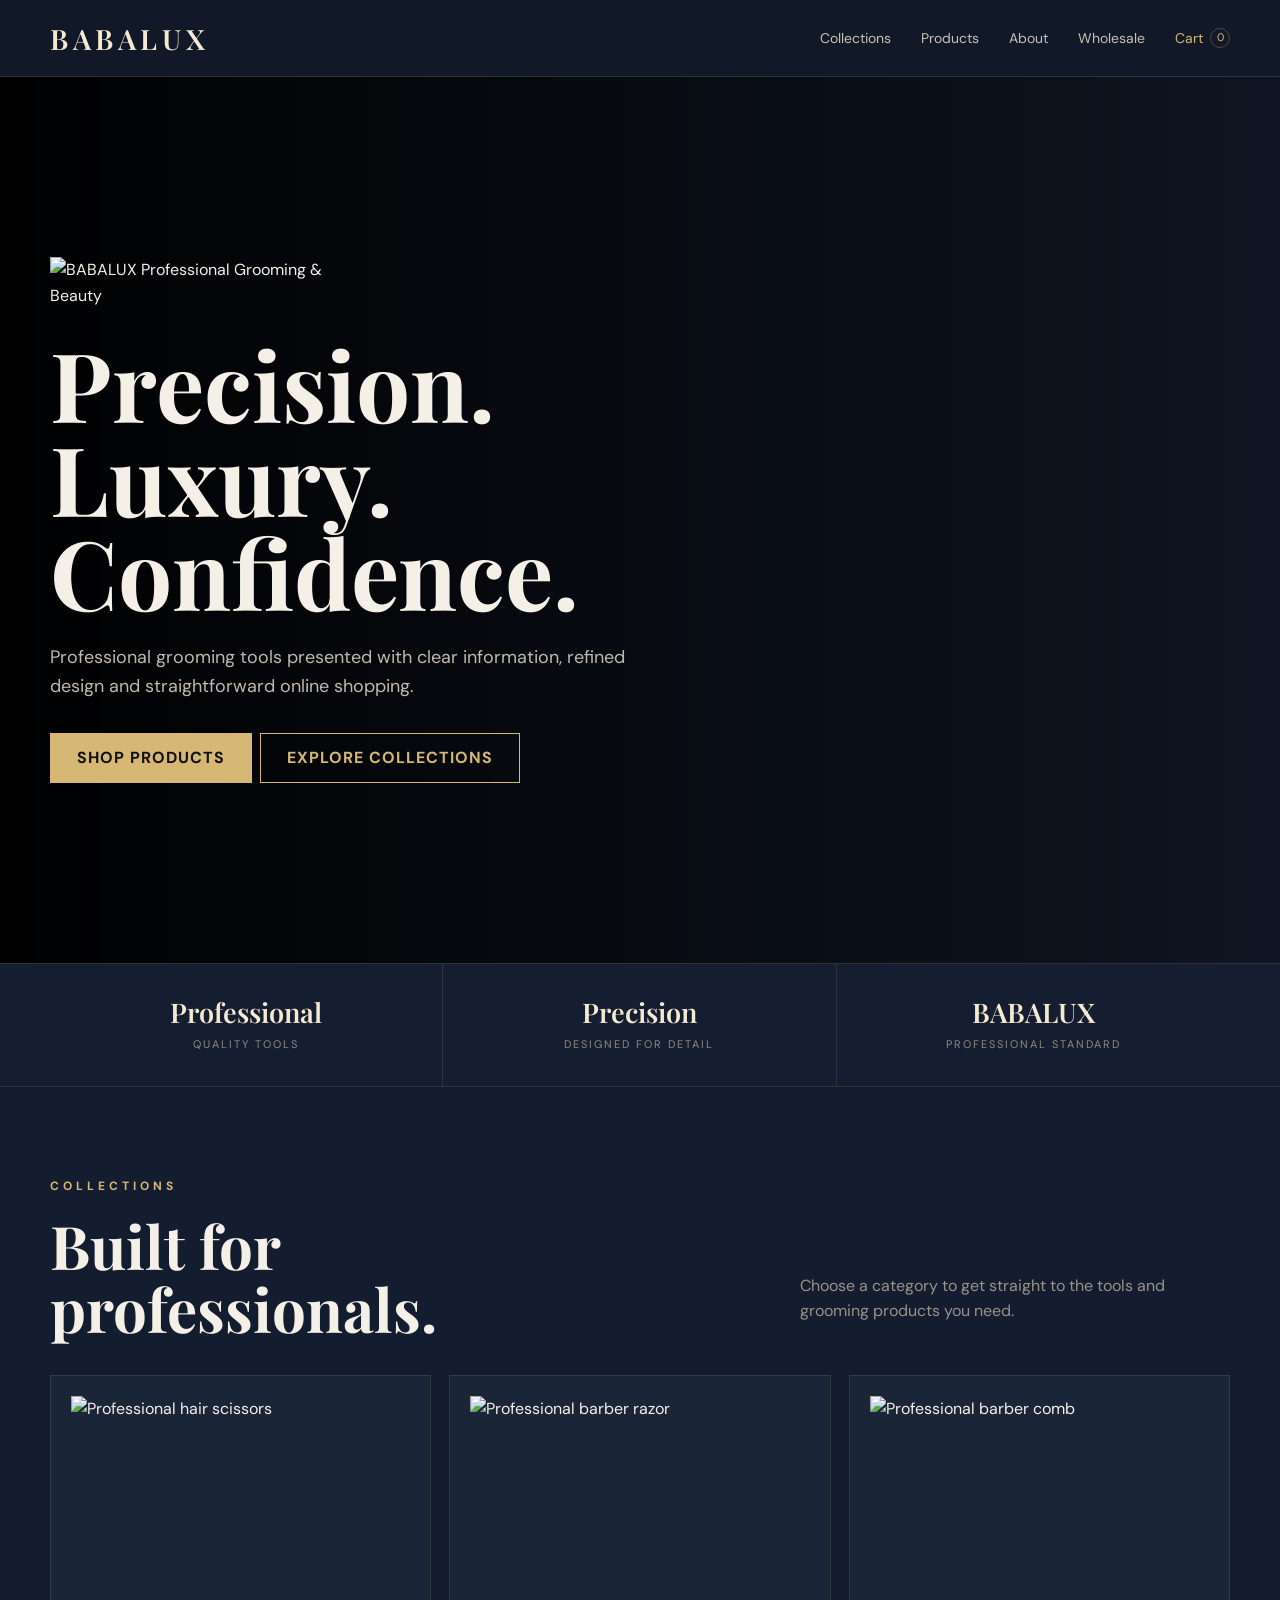
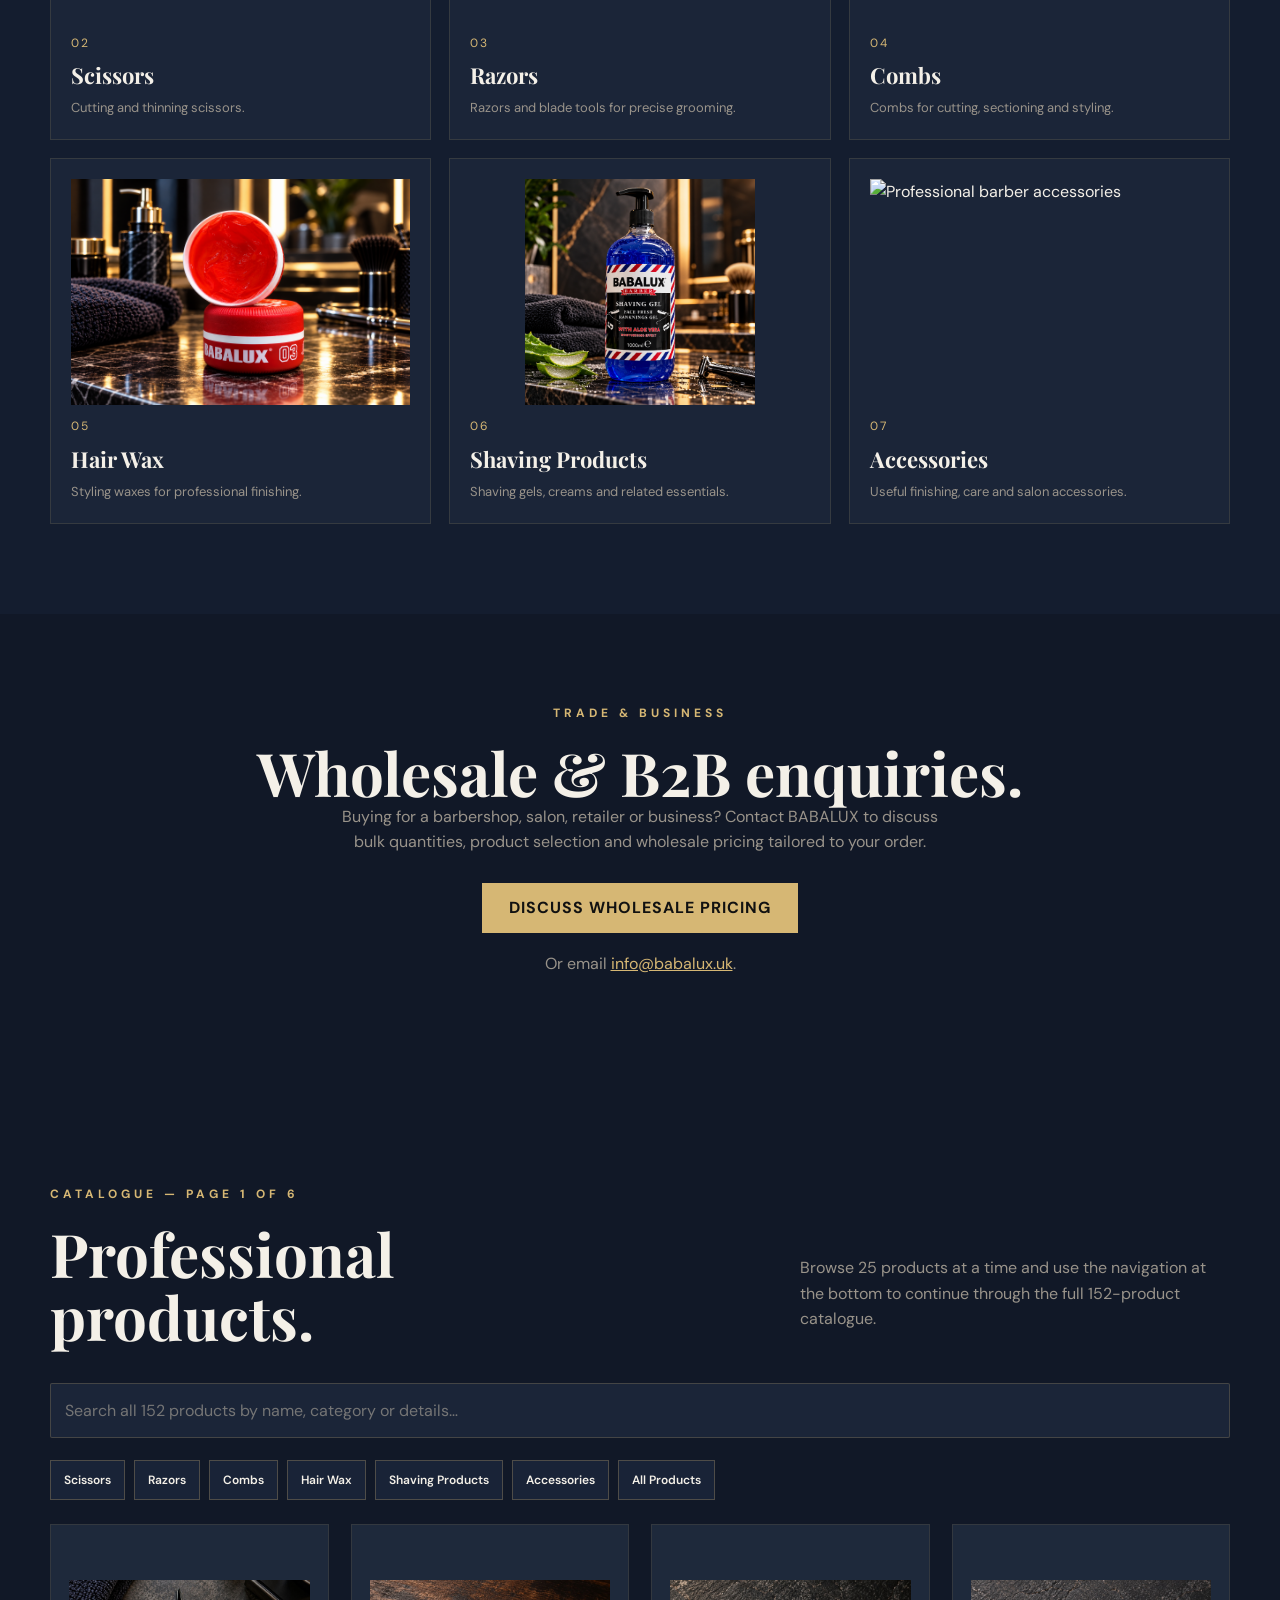
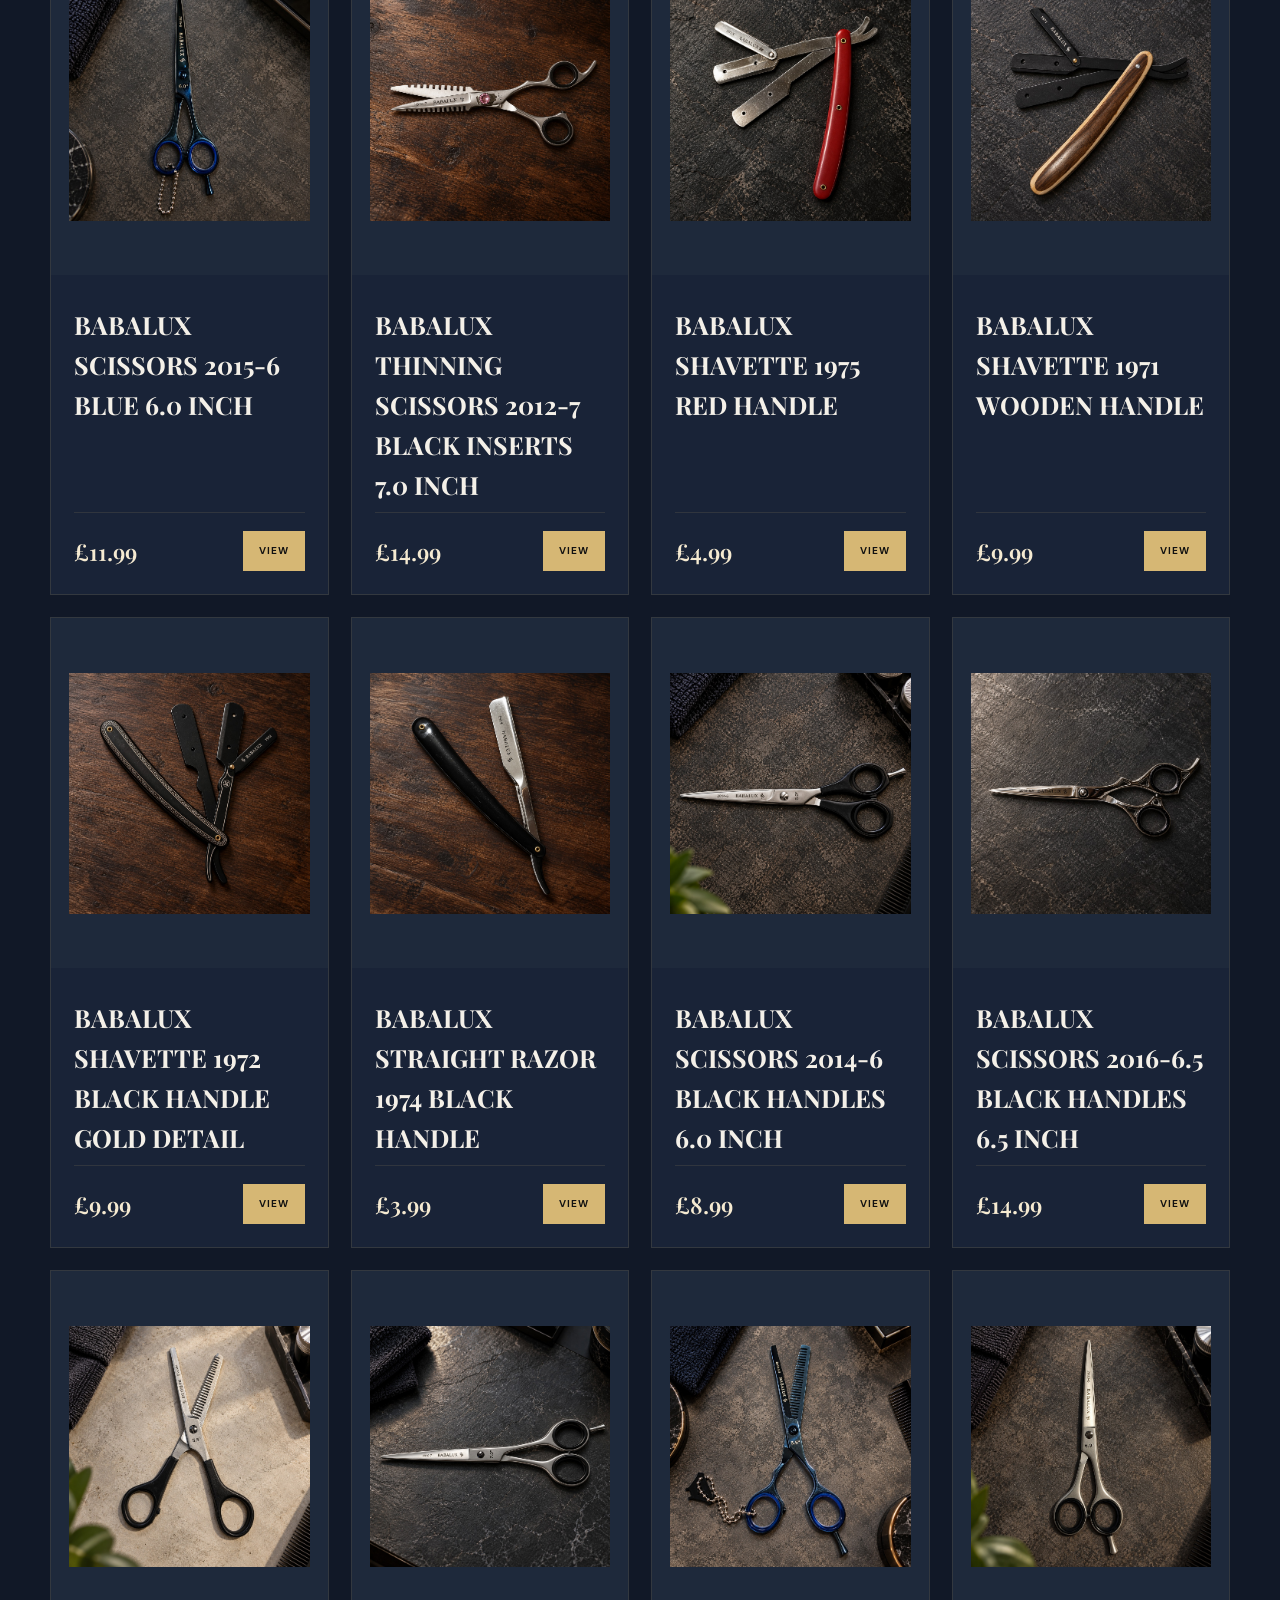
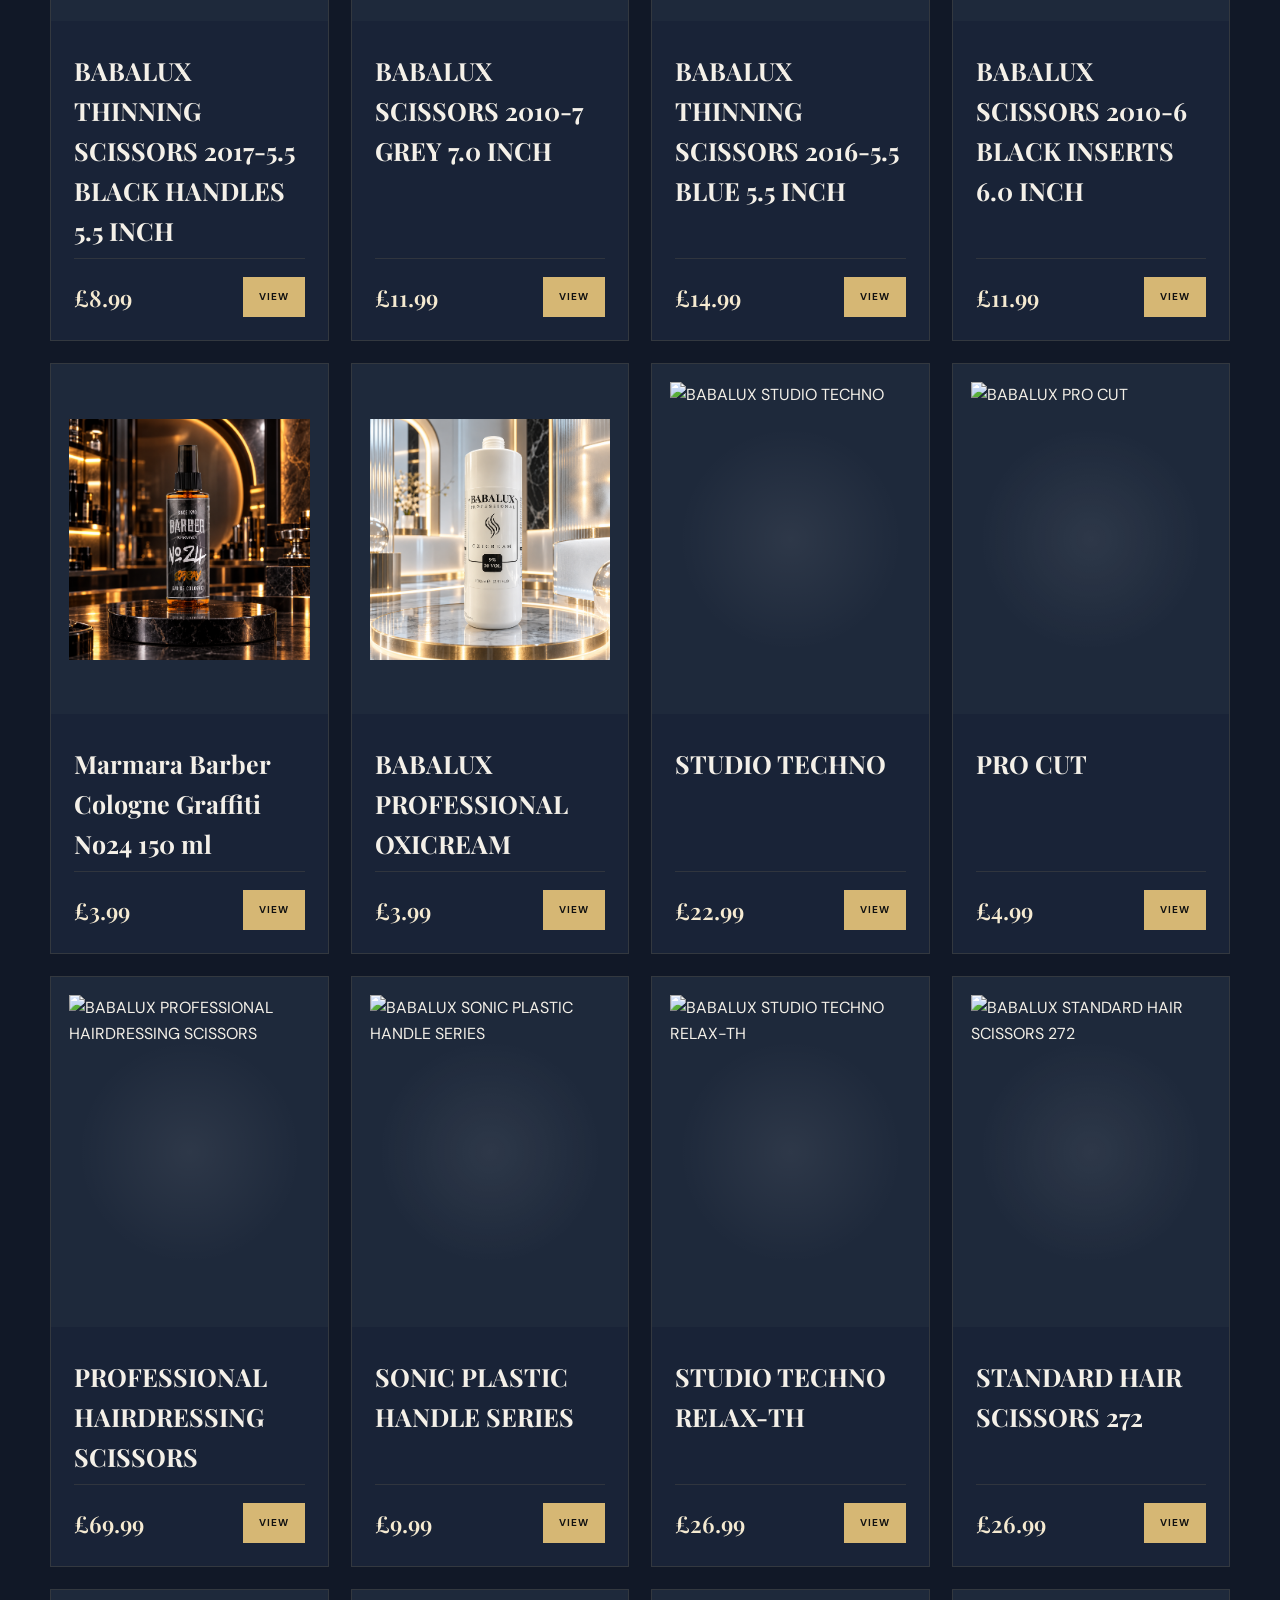
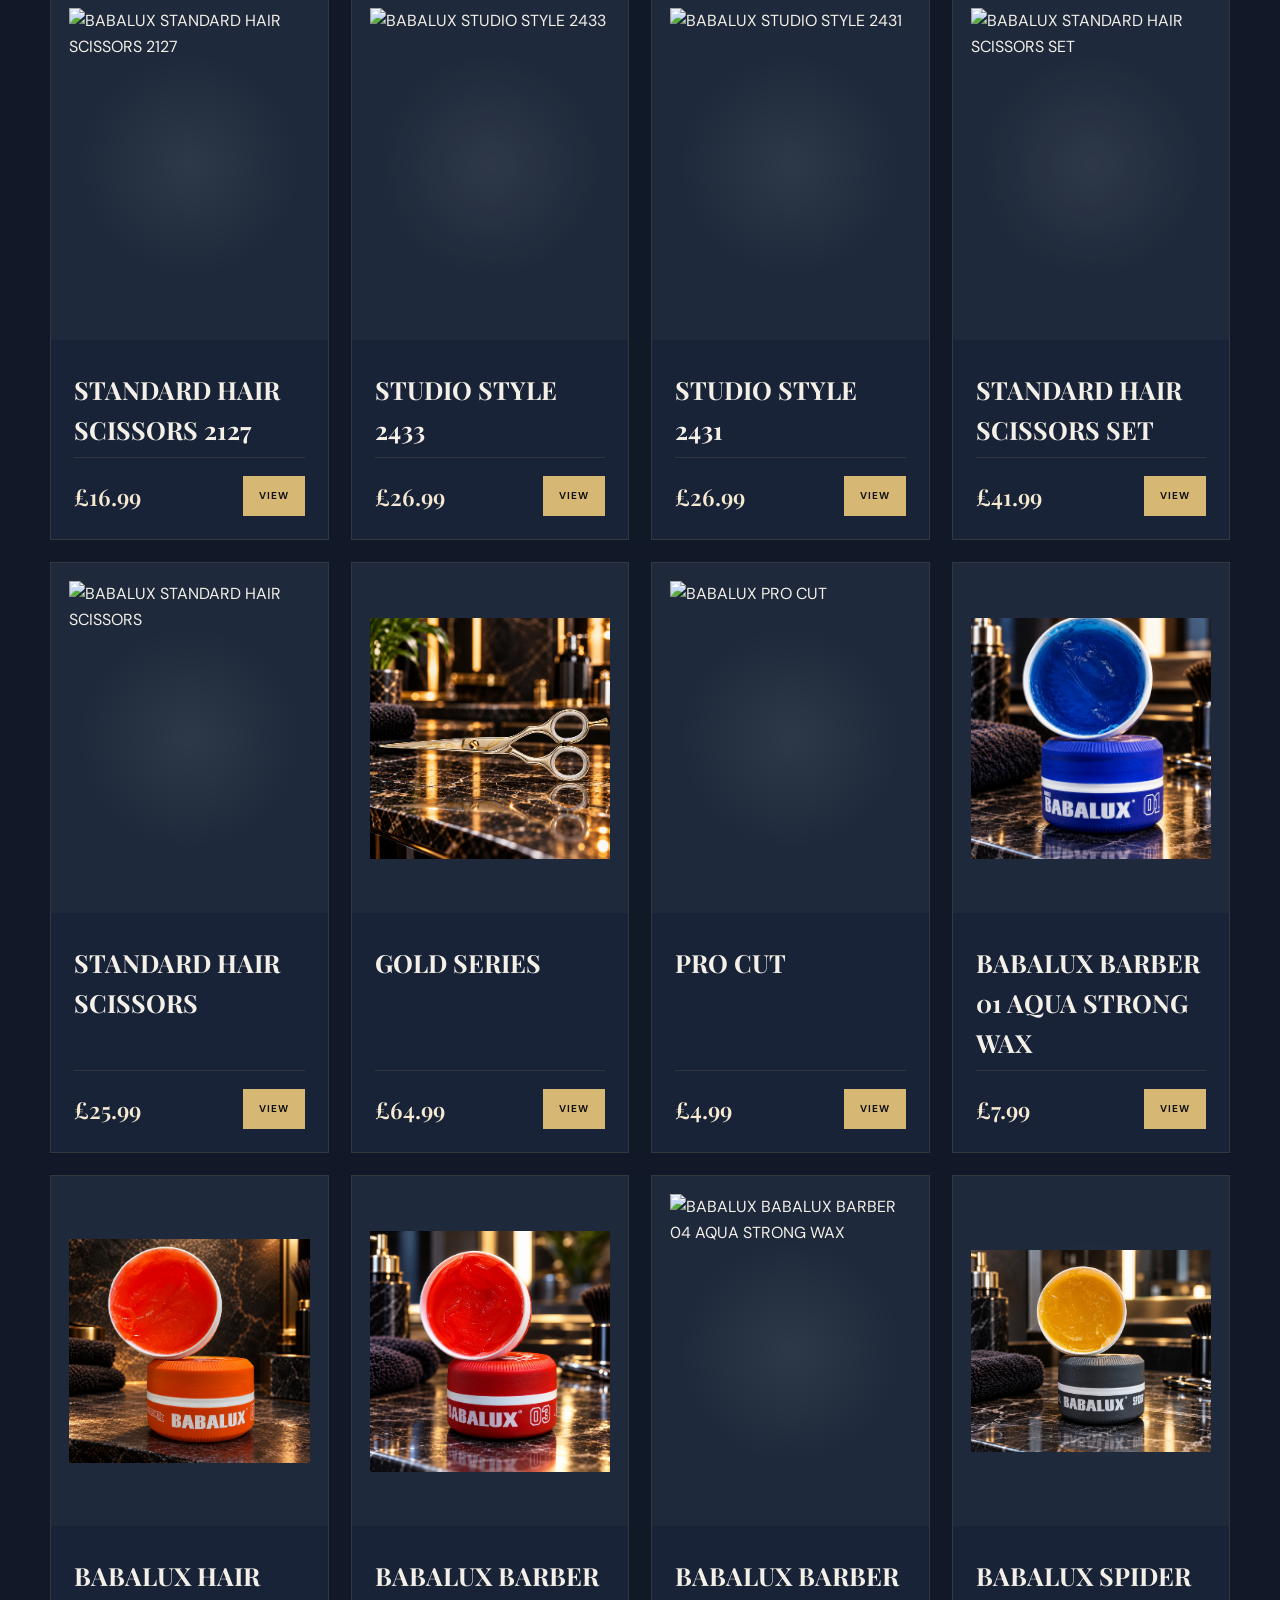
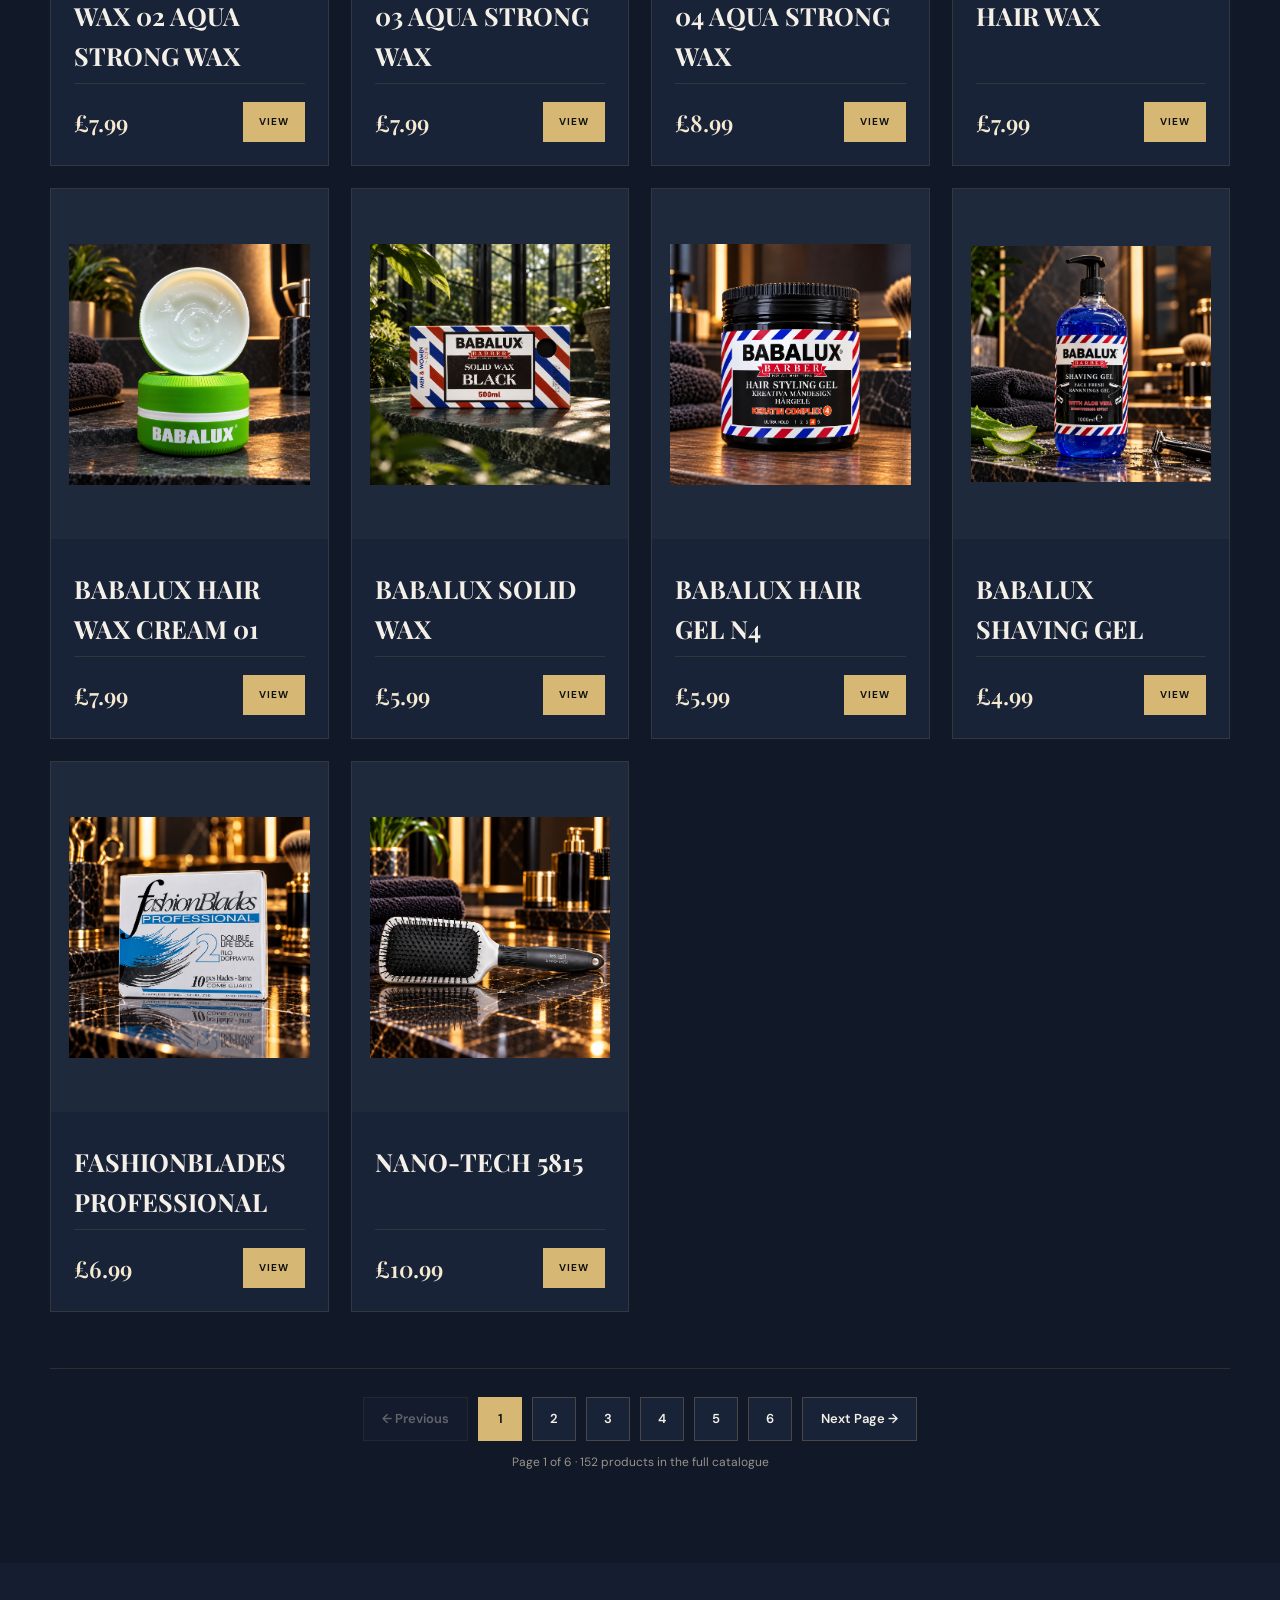
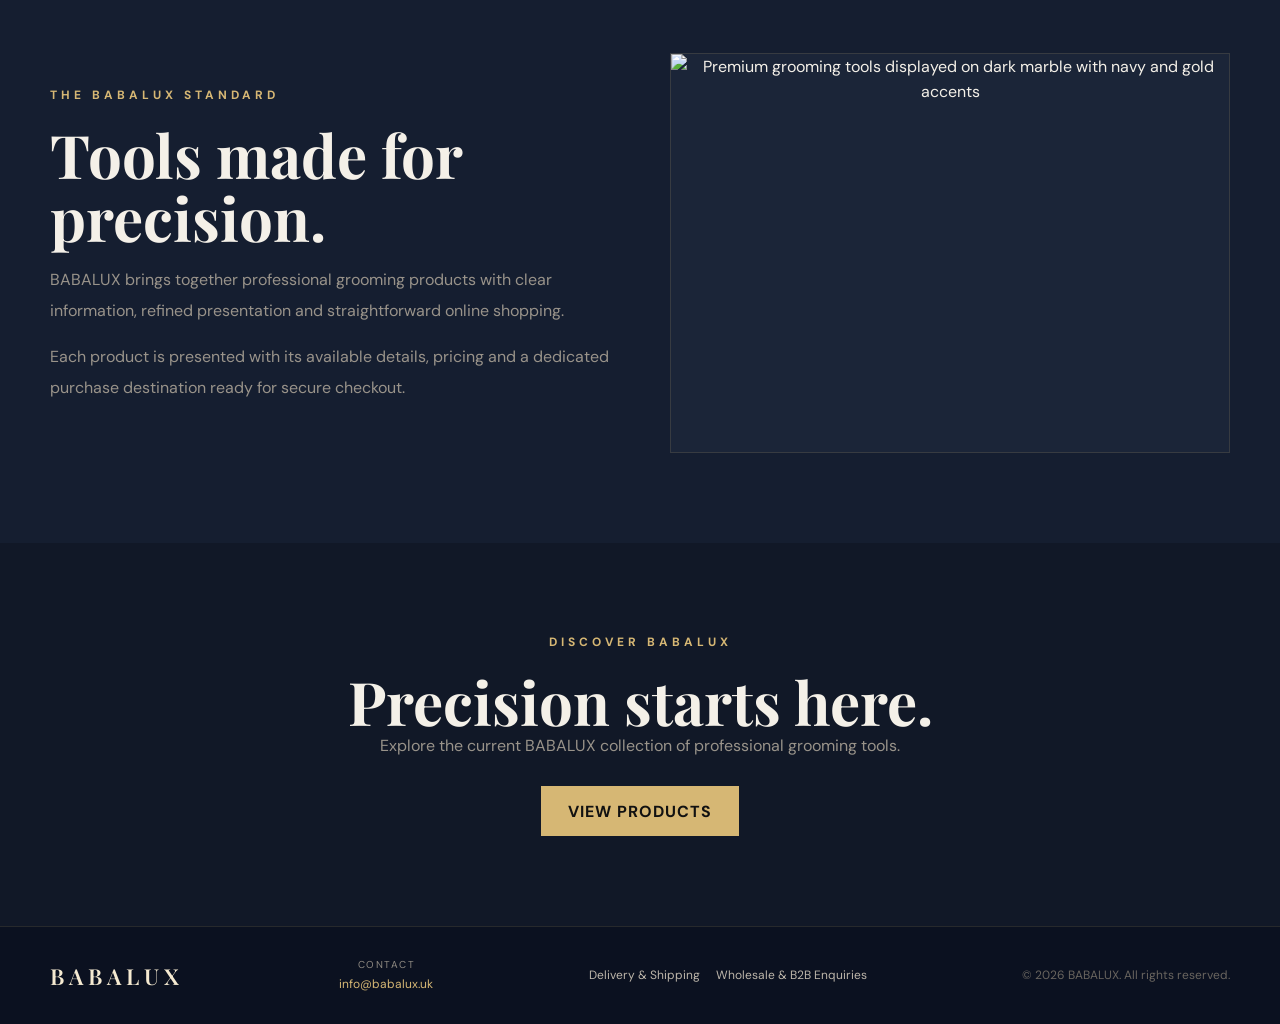
==== commit ce24ce28: "Update catalogue count for Bio Keratin Gold" ====
--- a/index.html
+++ b/index.html
@@ -221,14 +221,14 @@
         <div class="eyebrow">CATALOGUE — PAGE 1 OF 6</div>
         <h2>Professional<br>products.</h2>
       </div>
-      <p>Browse 25 products at a time and use the navigation at the bottom to continue through the full 151-product catalogue.</p>
+      <p>Browse 25 products at a time and use the navigation at the bottom to continue through the full 152-product catalogue.</p>
     </div>
     <div class="catalog-tools homepage-search-tools">
       <input
         class="catalog-search"
         id="homepage-product-search"
         type="search"
-        placeholder="Search all 151 products by name, category or details…"
+        placeholder="Search all 152 products by name, category or details…"
         aria-label="Search all BABALUX products"
         autocomplete="off"
       >
@@ -813,7 +813,7 @@
   <a class="catalog-page-number" href="products-6.html">6</a>
   <a class="catalog-page-arrow" href="products-2.html">Next Page →</a>
 </nav>
-<div class="catalog-page-note">Page 1 of 6 · 151 products in the full catalogue</div>
+<div class="catalog-page-note">Page 1 of 6 · 152 products in the full catalogue</div>
   </div>
 </section>
 <section class="story" id="story"><div class="container story-grid"><div><div class="eyebrow">The BABALUX Standard</div><h2>Tools made for precision.</h2><p>BABALUX brings together professional grooming products with clear information, refined presentation and straightforward online shopping.</p><p>Each product is presented with its available details, pricing and a dedicated purchase destination ready for secure checkout.</p></div><div class="story-box"><img src="babalux-hero-box-7x5.png" alt="Premium grooming tools displayed on dark marble with navy and gold accents" loading="lazy"></div></div></section>
@@ -823,7 +823,7 @@
 
 
 <script src="cart.js?v=20261015variants"></script>
-<script src="products-data.js?v=20261115ihaa037"></script>
+<script src="products-data.js?v=20261125biokeratinc09"></script>
 <script>
 (function () {
   const input = document.getElementById("homepage-product-search");
